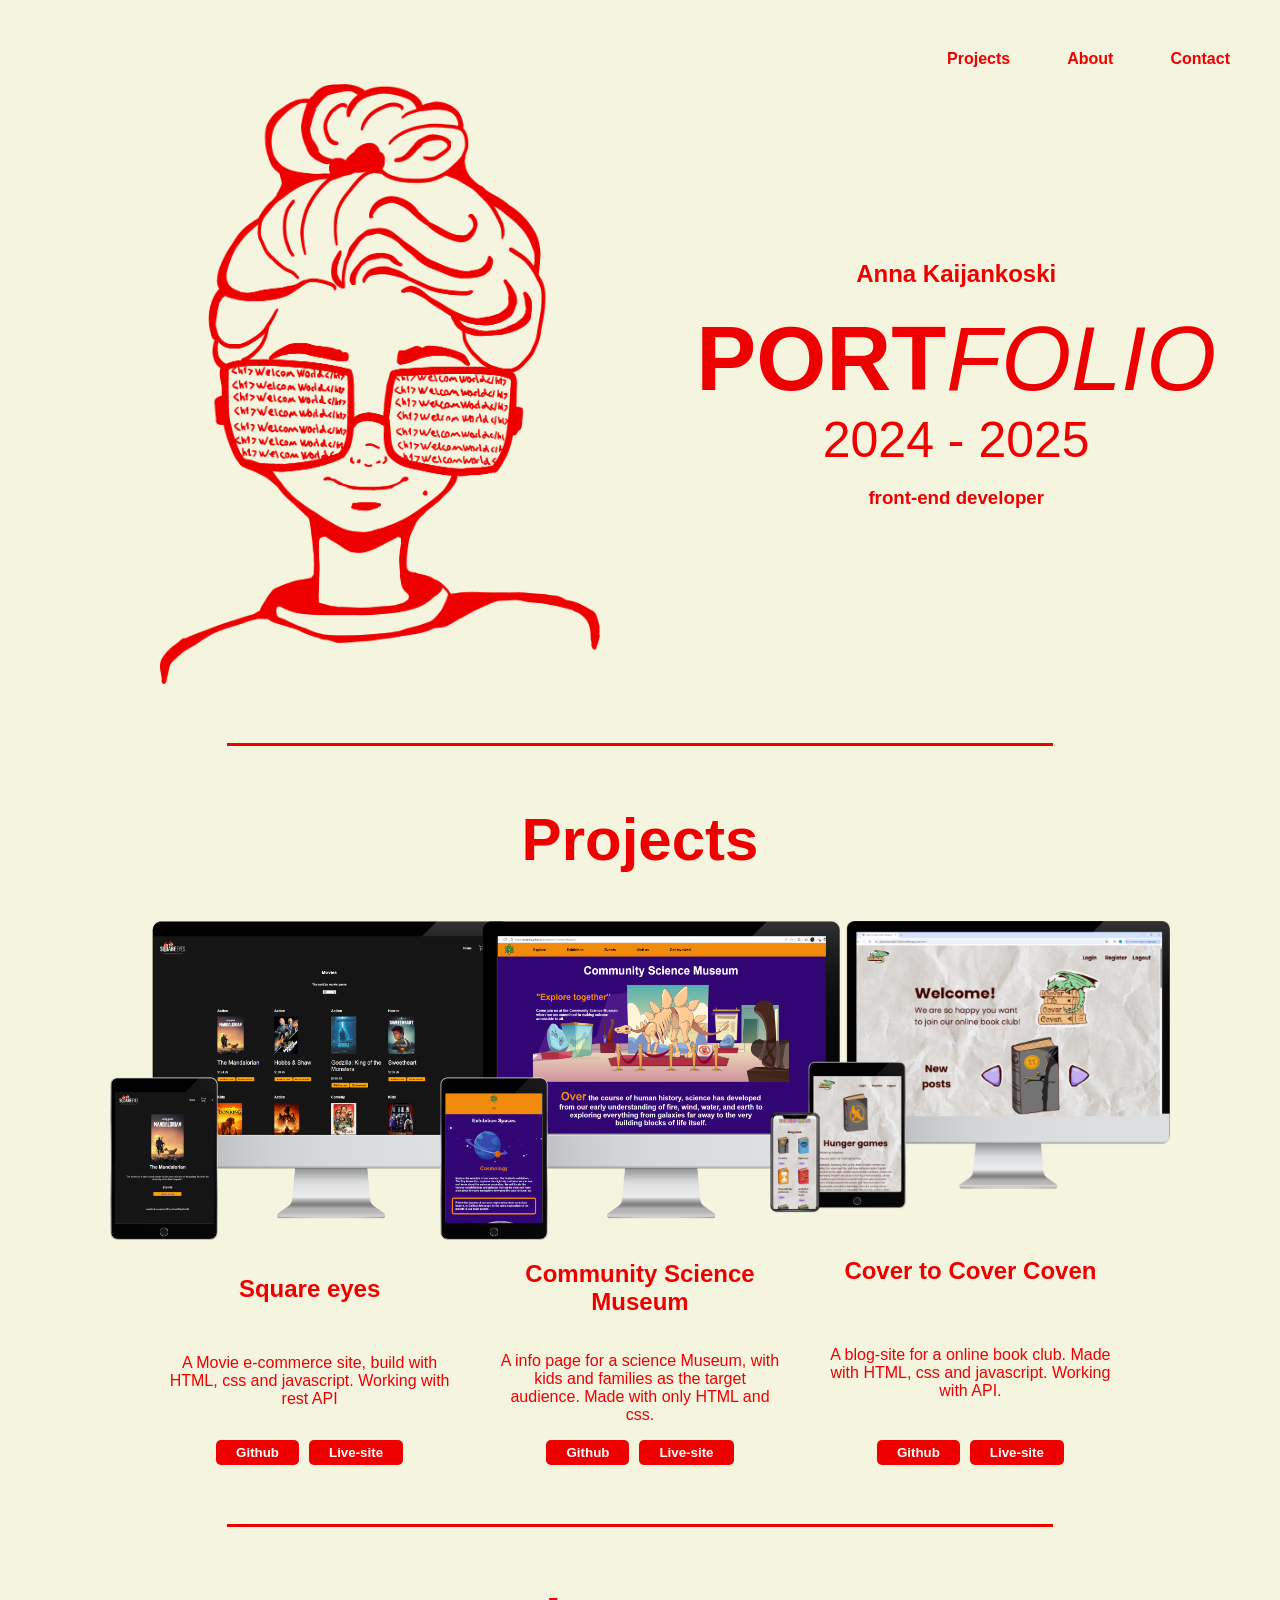
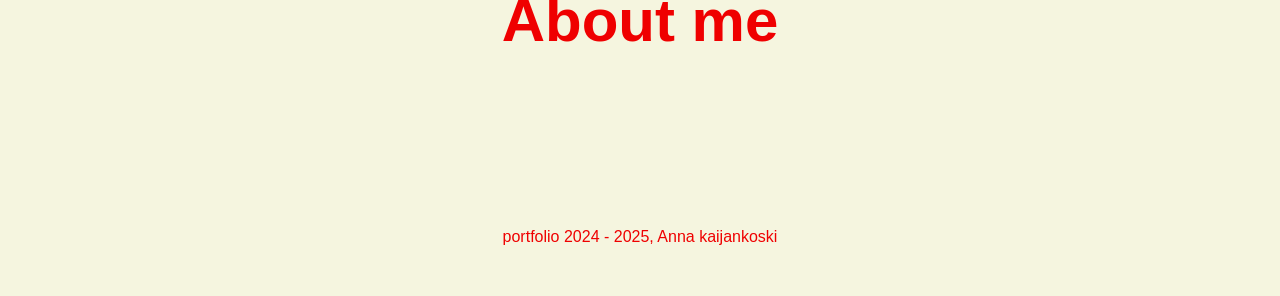
==== index.html @ 55166c9a "new file:   img/hero-img.png 	new file:   img/mockup-ccc.png 	new file:   img/mockup-museum.png 	new" ====
<!DOCTYPE html>
<html lang="en">
<head>
  <link rel="stylesheet" href="stylesheet.css">
  <meta charset="UTF-8">
  <meta name="viewport" content="width=device-width, initial-scale=1.0">
  <meta name="portfolio front-end, Anna Kaijankoski" content="This is a portfolio assignment for the first year in front end at Noroff" >
  <title>portfolio for Anna Kaijankoski</title>
</head>
<body>

  <nav>
    <ul class="navbar">
      <li><a class="nav-a" href="#projects">Projects</a></li>
      <li><a class="nav-a" href="#about">About</a></li> 
      <li><a class="nav-a" href="contact.html">Contact</a></li>
  </ul>
  </nav>
 <main>
  <section class="hero-section" >
    <div class="hero-1" >
     
     <img src="img/hero-img.png" alt="a face with glasses" class="hero-img" >
    </div>
    <div class="hero-2" >
      <h2>Anna Kaijankoski</h2>
     <h1>PORT<span class="h1-hero-span" >FOLIO</span></h1>
     <h2 class="year" >2024 - 2025 </h2>
     <h3>front-end developer</h3>
    
  </div>
  </section>

  <div class="red-line"></div>

 <div id="projects" ><h1 class="subheadline">Projects</h1></div>

  <section class="assignment-container" >
    <div class="assignment-card">
      
      <img src="img/mockup-squareeyes.png" alt="a face with glasses" class="img">
      <h2>Square eyes</h2>
      <p>A Movie e-commerce site, build with HTML, css and javascript.
        Working with rest API </p>
        <div class="button-container" >
          <button><a href="" target="_blank">Github</a></button>
          <button><a href="https://kaijanna.github.io/javascript-assignment/index.html" target="_blank">Live-site</a></button>
        </div>
    </div>
    <div class="assignment-card">
      
      <img src="img/mockup-museum.png" alt="a face with glasses" class="img">
      <h2>Community Science Museum</h2>
      <p>A info page for a science Museum, with kids and families as
        the target audience. Made with only HTML and css.
      </p>
      <div class="button-container" >
        <button><a href="" target="_blank"> Github </a></button>
        <button><a href="https://kaijanna.github.io/SemesterProject1-website-Anna/index.html" target="_blank">Live-site</a></button>
      </div>
    </div>
    <div class="assignment-card">
      
      <img src="img/mockup-ccc.png" alt="a face with glasses" class="img">
      <h2>Cover to Cover Coven</h2>
      <p>A blog-site for a online book club.
        Made with HTML, css and javascript. 
      Working with API.</p>
      <div class="button-container" >
        <button><a href="" target="_blank">Github</a></button>
        <button><a href="https://glistening-kelpie-25abc9.netlify.app/index.html" target="_blank">Live-site</a></button>
      </div>
    </div>
  </section>

  <div class="red-line"></div>
  <div id="about" ><h1 class="subheadline">About me</h1></div>


</main>

  <footer>portfolio 2024 - 2025, Anna kaijankoski</footer>
  
</body>
</html>
---- stylesheet.css ----
body{
  margin: 50px ;
  font-family: Helvetica, sans-serif;
  background-color: #f5f5df;
  color: #ef0000;
}
main{
  display: flex;
  flex-direction: column;
  justify-content: center;
  align-items: center;
}

ul{
  display: flex;
  justify-content: flex-end;
  gap: 5%;
}
li{
  list-style: none;
  font-weight: bold;
}
a{
  text-decoration: none;
  color: #ef0000;
}
.nav-a:hover{
  color: #910202;
  text-decoration: underline 3px;
  text-underline-offset: 8px;
  
}
h1{
  font-size: 90px;
  margin: 0 0 0 0;
}
.subheadline{
  font-size: 60px;
  padding-bottom: 20%;
}



.hero-section{
  display: flex;
  align-items: center;
  gap: 10%;
}
.hero-1{
  display: flex;
  flex-direction: column;
  align-items: center;
}
.hero-img{
  height: 600px;
}
.h1-hero-span{
  font-style: italic;
  font-weight: lighter;
}
.year{
  margin: 0 0 0 0;
  font-weight: lighter;
  font-size: 50px;
}

.red-line{
 border-bottom: 3px solid #ef0000;
 width: 70%;
 margin: 5% 0 5% 0;
}

.assignment-container{
  display: flex;
  justify-content: space-between;
  width: 80%;
  
}
.assignment-card{
  display: flex;
  flex-direction: column;
  align-items: center;
  justify-content:inherit;
  width: 30%;
}
.assignment-card p, h2, h3{
  text-align: center;
}
.button-container{
  display: flex;
  gap: 10px;
}
button{
  background-color: #ef0000;
  border: 0;
  padding: 5px 20px 5px 20px;
  border-radius: 5px;
}
button a{
  color: white;
  font-weight: bold;
}
button:hover{
  background-color: #910202;
}

footer{
  display: flex;
  justify-content: center;
  margin-top: 10%;
}

.img{
  width: 400px;
}
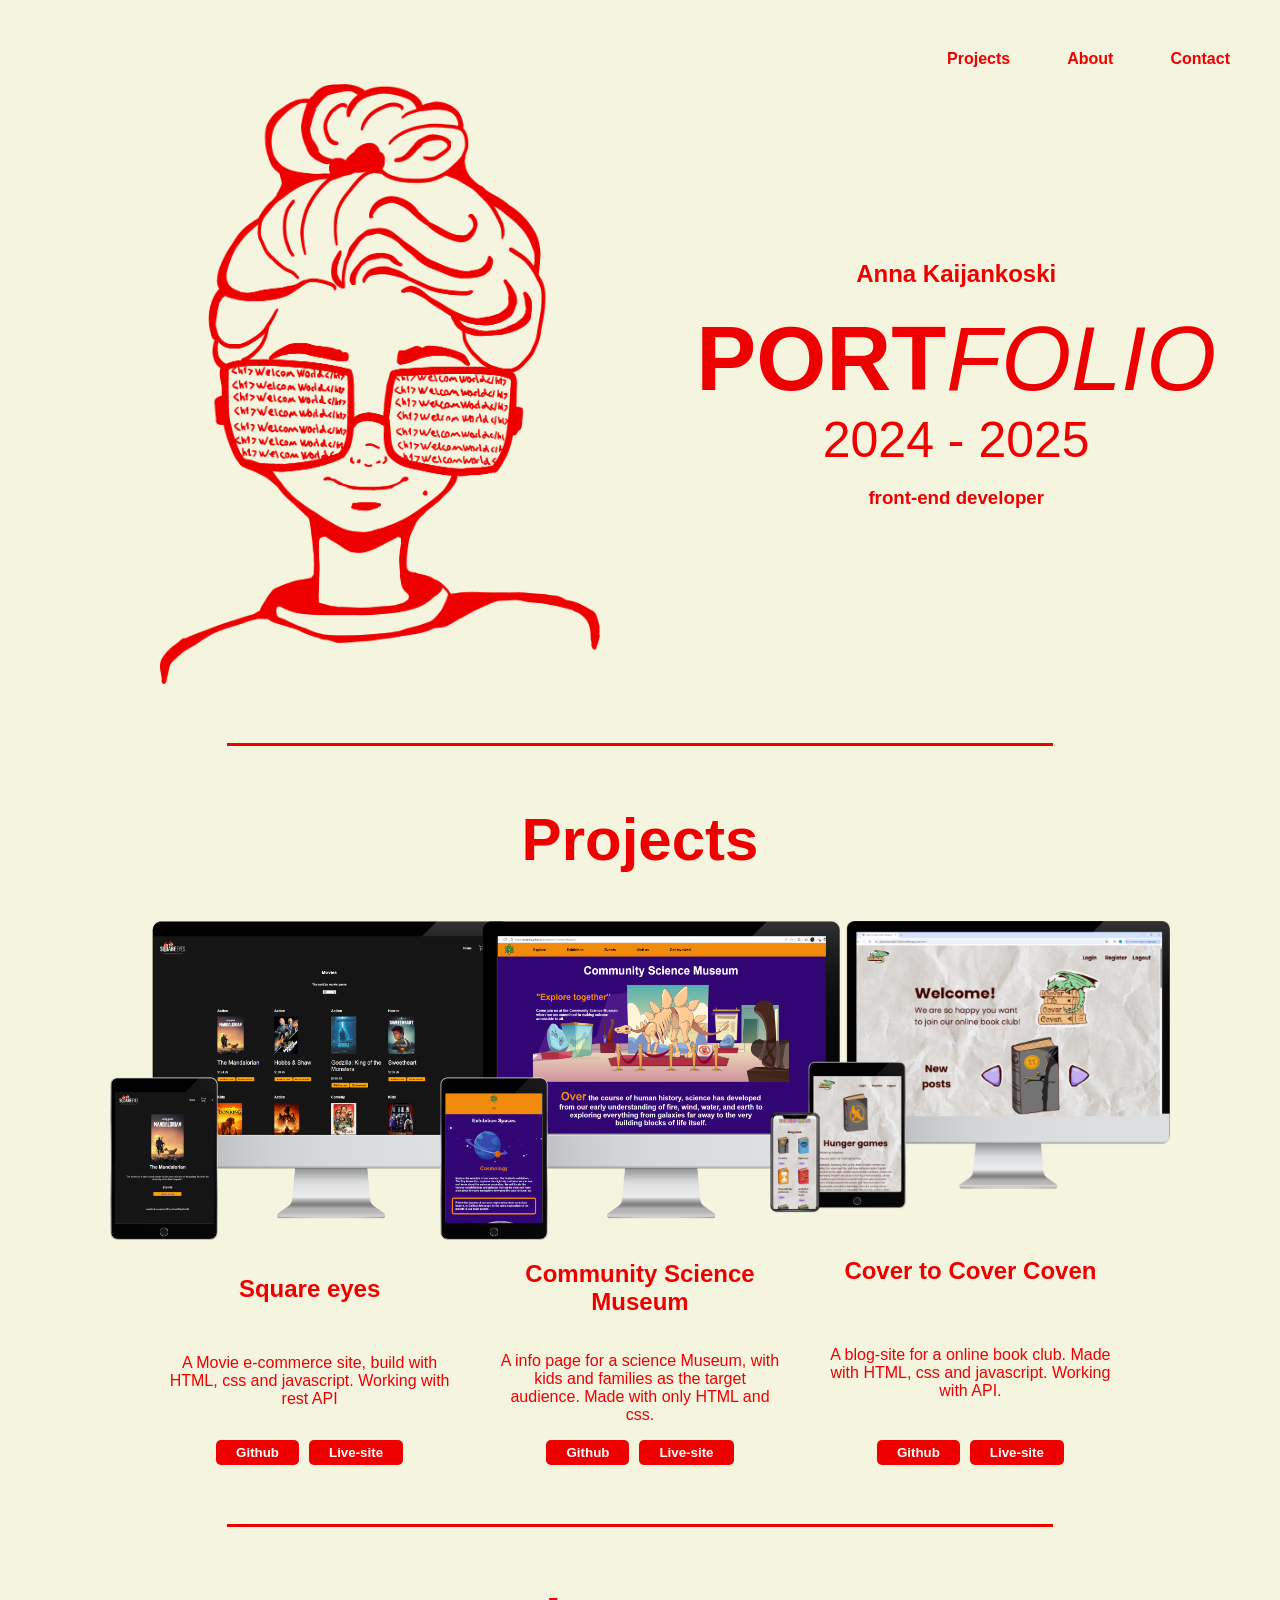
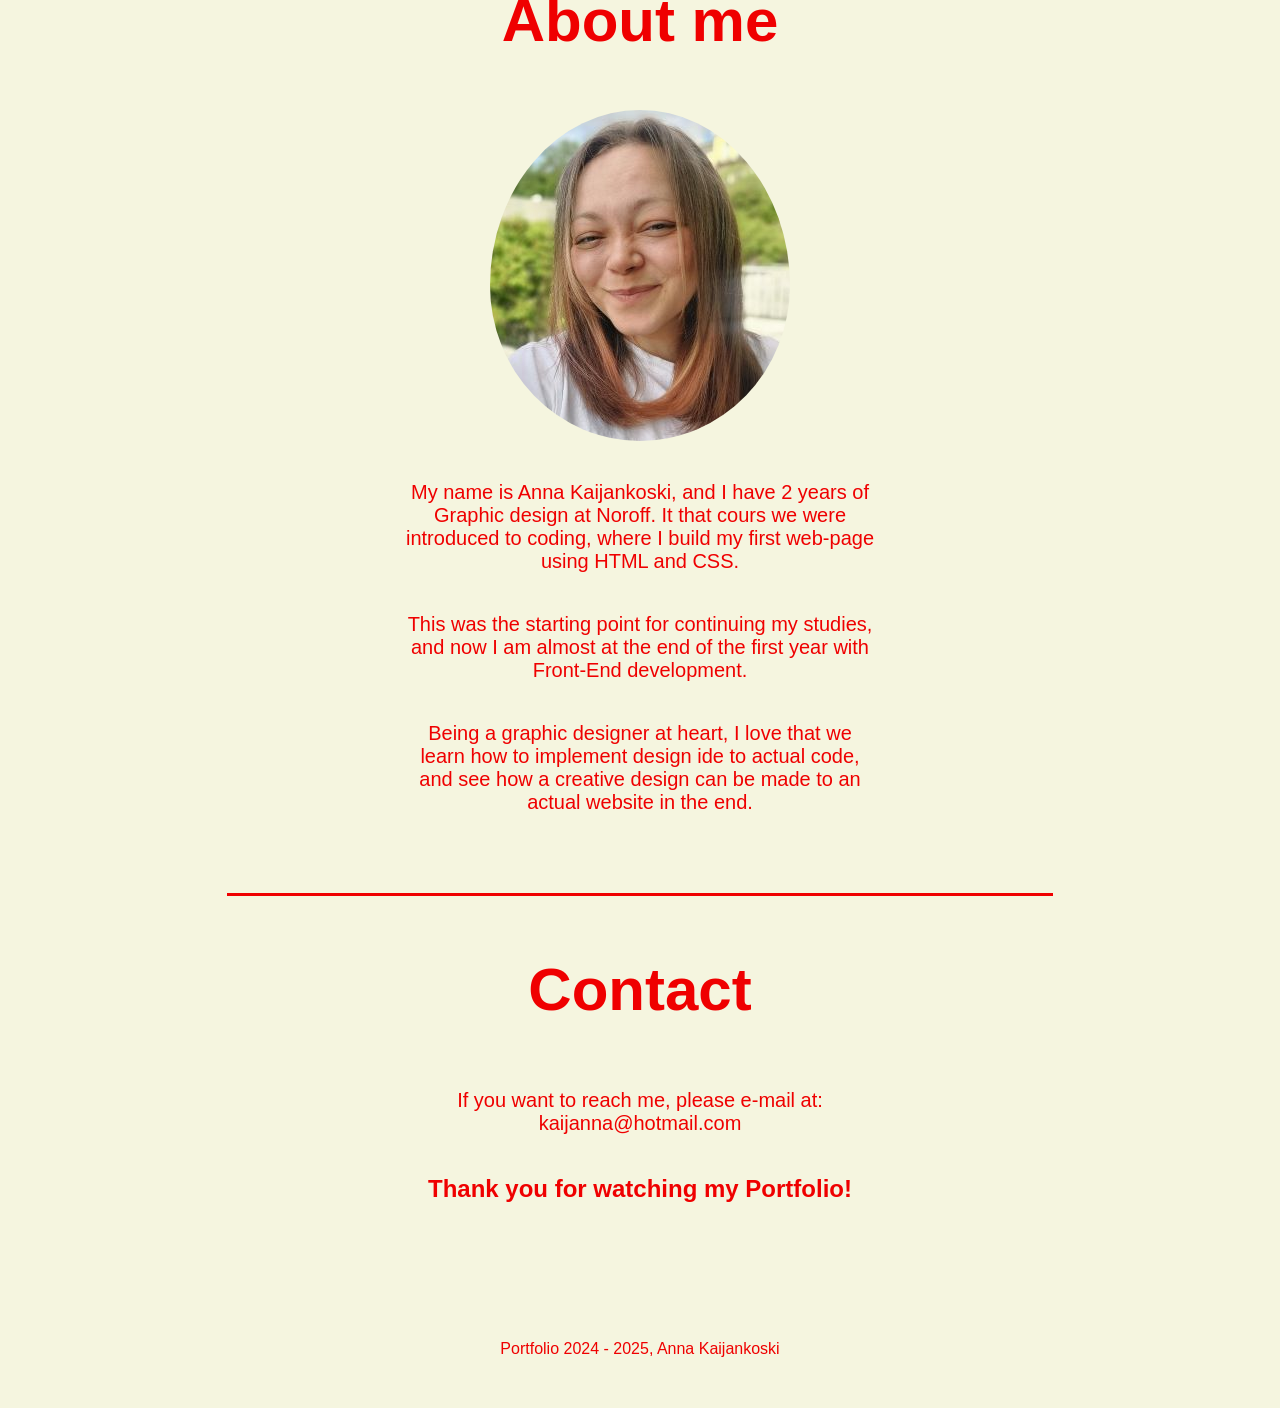
==== commit 7a414983: "new file:   img/profil-img.jpg 	modified:   index.html 	modified:   stylesheet.css" ====
--- a/index.html
+++ b/index.html
@@ -13,7 +13,7 @@
     <ul class="navbar">
       <li><a class="nav-a" href="#projects">Projects</a></li>
       <li><a class="nav-a" href="#about">About</a></li> 
-      <li><a class="nav-a" href="contact.html">Contact</a></li>
+      <li><a class="nav-a" href="#contact">Contact</a></li>
   </ul>
   </nav>
  <main>
@@ -43,7 +43,7 @@
       <p>A Movie e-commerce site, build with HTML, css and javascript.
         Working with rest API </p>
         <div class="button-container" >
-          <button><a href="" target="_blank">Github</a></button>
+          <button><a href="https://github.com/kaijanna/javascript-assignment" target="_blank">Github</a></button>
           <button><a href="https://kaijanna.github.io/javascript-assignment/index.html" target="_blank">Live-site</a></button>
         </div>
     </div>
@@ -55,7 +55,7 @@
         the target audience. Made with only HTML and css.
       </p>
       <div class="button-container" >
-        <button><a href="" target="_blank"> Github </a></button>
+        <button><a href="https://github.com/kaijanna/SemesterProject1-website-Anna" target="_blank"> Github </a></button>
         <button><a href="https://kaijanna.github.io/SemesterProject1-website-Anna/index.html" target="_blank">Live-site</a></button>
       </div>
     </div>
@@ -67,19 +67,40 @@
         Made with HTML, css and javascript. 
       Working with API.</p>
       <div class="button-container" >
-        <button><a href="" target="_blank">Github</a></button>
+        <button><a href="https://github.com/kaijanna/FED1-PE1-kaijanna" target="_blank">Github</a></button>
         <button><a href="https://glistening-kelpie-25abc9.netlify.app/index.html" target="_blank">Live-site</a></button>
       </div>
     </div>
   </section>
 
   <div class="red-line"></div>
-  <div id="about" ><h1 class="subheadline">About me</h1></div>
+  <div id="about" > <h1 class="subheadline">About me</h1></div>
+  <section class="about" >
+    <img src="img/profil-img.jpg" alt="picture of Anna" class="profil-img">
+    <p>My name is Anna Kaijankoski, and I have 2 years of Graphic design at Noroff.
+    It that cours we were introduced to coding, where I build my first web-page using
+    HTML and CSS.</p>
+    <p> This was the starting point for continuing my studies, and now I am 
+    almost at the end of the first year with Front-End development.</p>
+    
+   <p> Being a graphic designer at heart, I love that we learn how to implement design ide to actual code,
+    and see how a creative design can be made to an actual website in the end.</p>
+  </section>
 
+  <div class="red-line"></div>
+  <div id="contact" ><h1 class="subheadline">Contact</h1></div>
+  <div class="about">
+    <p class="p-text">
+      If you want to reach me, please e-mail at: kaijanna@hotmail.com 
+    </p>
+    <h2>
+      Thank you for watching my Portfolio!  
+    </h2>
+  </div>
 
 </main>
 
-  <footer>portfolio 2024 - 2025, Anna kaijankoski</footer>
+  <footer>Portfolio 2024 - 2025, Anna Kaijankoski</footer>
   
 </body>
 </html>
--- a/stylesheet.css
+++ b/stylesheet.css
@@ -104,6 +104,25 @@
   background-color: #910202;
 }
 
+.about{
+  display: flex;
+  flex-direction: column;
+  align-items: center;
+  max-width: 40%;
+}
+.about p{
+  text-align: center;
+  font-size: 20px;
+}
+.profil-img{
+  width: 300px;
+  border-radius: 50%;
+  padding-bottom: 20px;
+}
+.p-text{
+  text-align: center;
+}
+
 footer{
   display: flex;
   justify-content: center;
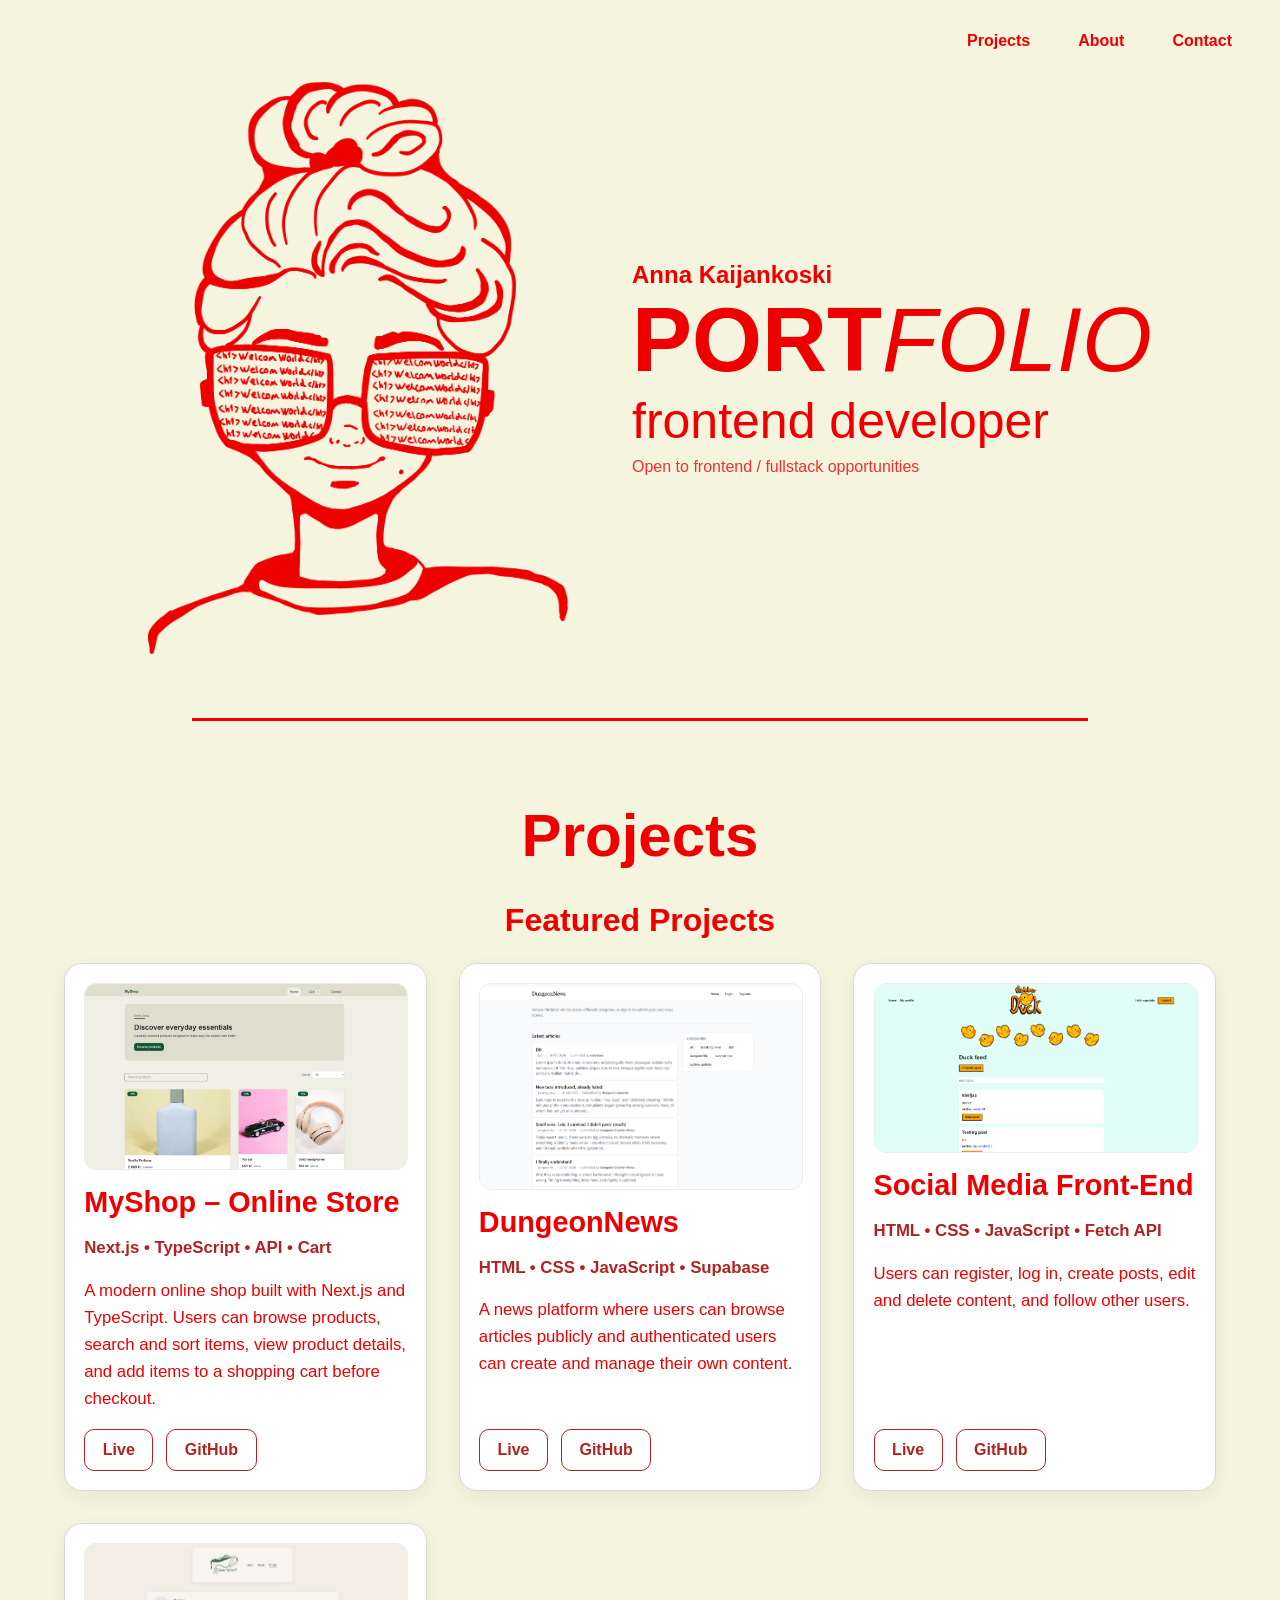
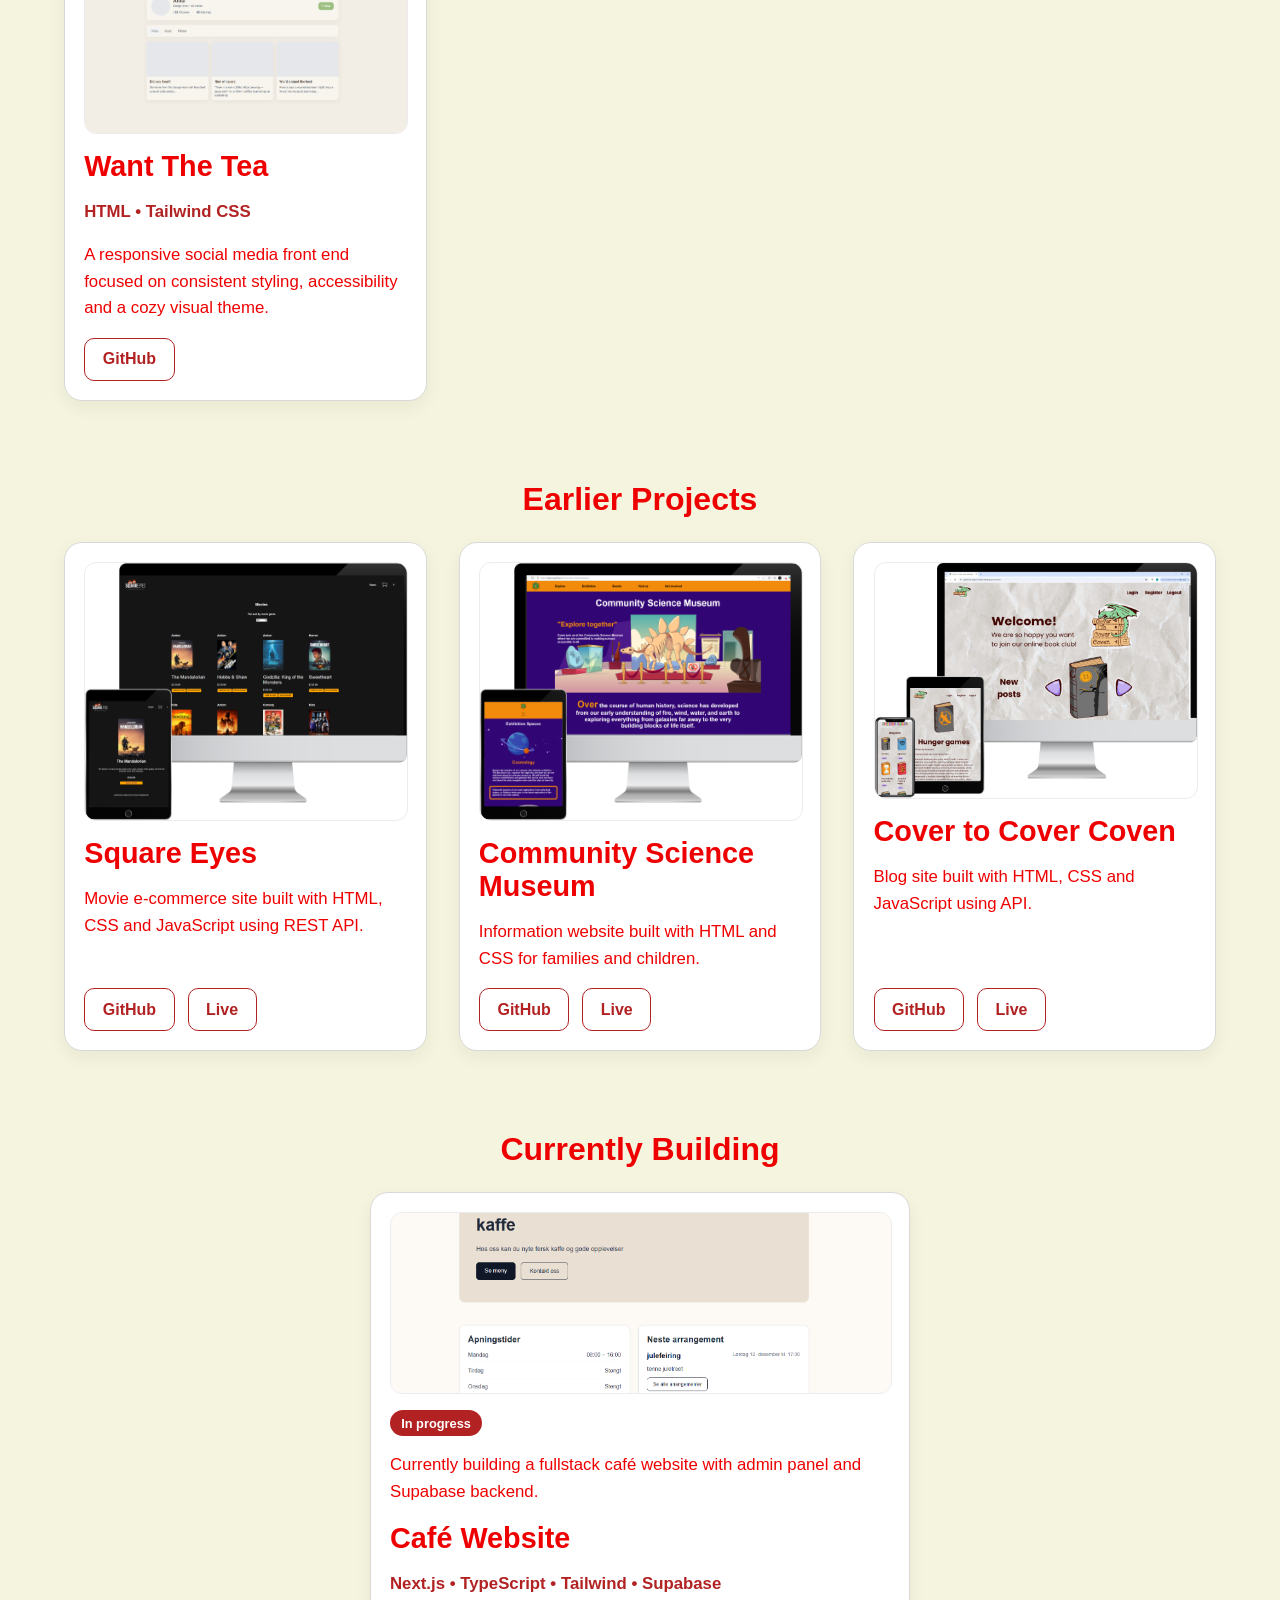
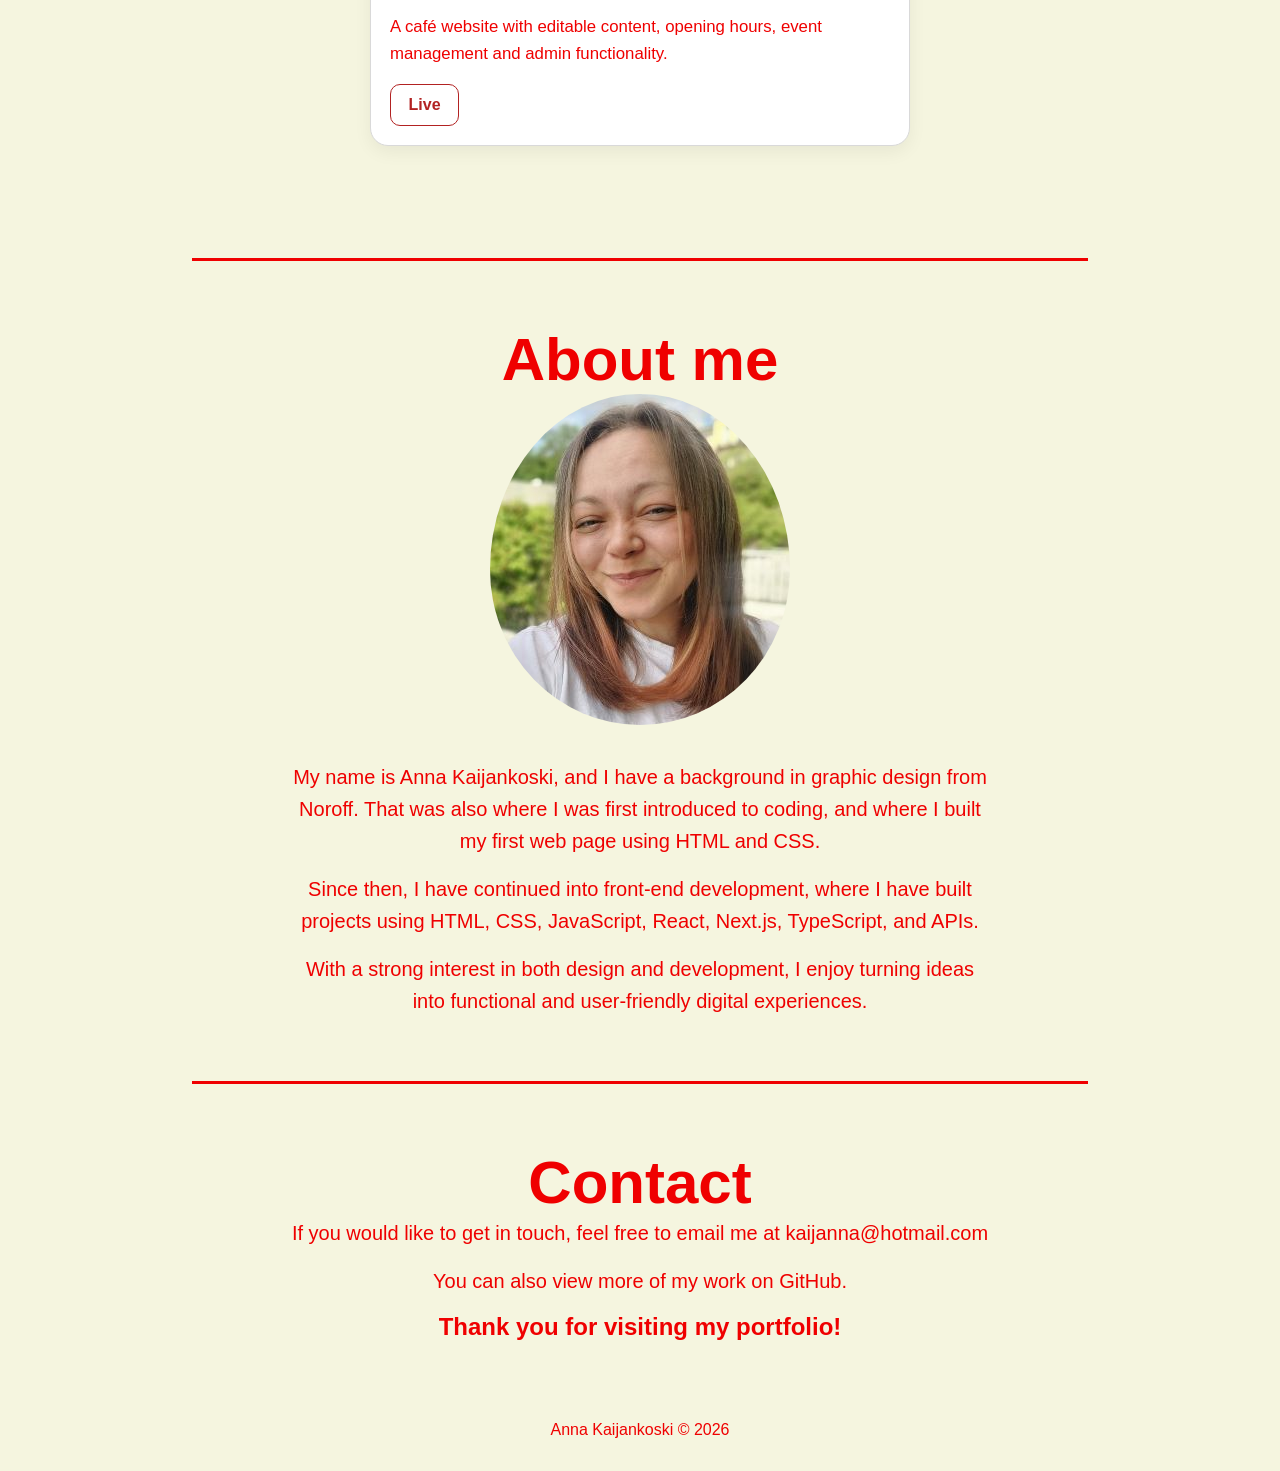
==== commit 9f75004e: "Update portfolio content and CV for job applications" ====
--- a/index.html
+++ b/index.html
@@ -1,106 +1,279 @@
-<!DOCTYPE html>
+<!doctype html>
 <html lang="en">
-<head>
-  <link rel="stylesheet" href="stylesheet.css">
-  <meta charset="UTF-8">
-  <meta name="viewport" content="width=device-width, initial-scale=1.0">
-  <meta name="portfolio front-end, Anna Kaijankoski" content="This is a portfolio assignment for the first year in front end at Noroff" >
-  <title>portfolio for Anna Kaijankoski</title>
-</head>
-<body>
-
-  <nav>
-    <ul class="navbar">
-      <li><a class="nav-a" href="#projects">Projects</a></li>
-      <li><a class="nav-a" href="#about">About</a></li> 
-      <li><a class="nav-a" href="#contact">Contact</a></li>
-  </ul>
-  </nav>
- <main>
-  <section class="hero-section" >
-    <div class="hero-1" >
-     
-     <img src="img/hero-img.png" alt="a face with glasses" class="hero-img" >
-    </div>
-    <div class="hero-2" >
-      <h2>Anna Kaijankoski</h2>
-     <h1>PORT<span class="h1-hero-span" >FOLIO</span></h1>
-     <h2 class="year" >2024 - 2025 </h2>
-     <h3>front-end developer</h3>
-    
-  </div>
-  </section>
-
-  <div class="red-line"></div>
-
- <div id="projects" ><h1 class="subheadline">Projects</h1></div>
-
-  <section class="assignment-container" >
-    <div class="assignment-card">
-      
-      <img src="img/mockup-squareeyes.png" alt="a face with glasses" class="img">
-      <h2>Square eyes</h2>
-      <p>A Movie e-commerce site, build with HTML, css and javascript.
-        Working with rest API </p>
-        <div class="button-container" >
-          <button><a href="https://github.com/kaijanna/javascript-assignment" target="_blank">Github</a></button>
-          <button><a href="https://kaijanna.github.io/javascript-assignment/index.html" target="_blank">Live-site</a></button>
-        </div>
-    </div>
-    <div class="assignment-card">
-      
-      <img src="img/mockup-museum.png" alt="a face with glasses" class="img">
-      <h2>Community Science Museum</h2>
-      <p>A info page for a science Museum, with kids and families as
-        the target audience. Made with only HTML and css.
-      </p>
-      <div class="button-container" >
-        <button><a href="https://github.com/kaijanna/SemesterProject1-website-Anna" target="_blank"> Github </a></button>
-        <button><a href="https://kaijanna.github.io/SemesterProject1-website-Anna/index.html" target="_blank">Live-site</a></button>
+  <head>
+    <link rel="stylesheet" href="stylesheet.css" />
+    <meta charset="UTF-8" />
+    <meta name="viewport" content="width=device-width, initial-scale=1.0" />
+    <meta
+      name="description"
+      content="Portfolio of Anna Kaijankoski, a frontend developer with a background in graphic design and a focus on user-friendly web experiences."
+    />
+    <title>portfolio for Anna Kaijankoski</title>
+  </head>
+  <body>
+    <nav>
+      <ul class="navbar">
+        <li><a class="nav-a" href="#projects">Projects</a></li>
+        <li><a class="nav-a" href="#about">About</a></li>
+        <li><a class="nav-a" href="#contact">Contact</a></li>
+      </ul>
+    </nav>
+    <main>
+      <section class="hero-section">
+        <div class="hero-1">
+          <img
+            src="img/hero-img.png"
+            alt="a face with glasses"
+            class="hero-img"
+          />
+        </div>
+        <div class="hero-2">
+          <h2>Anna Kaijankoski</h2>
+          <h1>PORT<span class="h1-hero-span">FOLIO</span></h1>
+          <h2 class="year">frontend developer</h2>
+          <p class="hero-status">Open to frontend / fullstack opportunities</p>
+        </div>
+      </section>
+
+      <div class="red-line"></div>
+
+      <div id="projects">
+        <h1 class="subheadline">Projects</h1>
       </div>
-    </div>
-    <div class="assignment-card">
-      
-      <img src="img/mockup-ccc.png" alt="a face with glasses" class="img">
-      <h2>Cover to Cover Coven</h2>
-      <p>A blog-site for a online book club.
-        Made with HTML, css and javascript. 
-      Working with API.</p>
-      <div class="button-container" >
-        <button><a href="https://github.com/kaijanna/FED1-PE1-kaijanna" target="_blank">Github</a></button>
-        <button><a href="https://glistening-kelpie-25abc9.netlify.app/index.html" target="_blank">Live-site</a></button>
+
+      <h2 class="project-group">Featured Projects</h2>
+
+      <section class="projects-grid">
+        <div class="project-card">
+          <img src="img/myshop.png" alt="MyShop online store" />
+
+          <h3>MyShop – Online Store</h3>
+
+          <p class="tech">Next.js • TypeScript • API • Cart</p>
+
+          <p>
+            A modern online shop built with Next.js and TypeScript. Users can
+            browse products, search and sort items, view product details, and
+            add items to a shopping cart before checkout.
+          </p>
+
+          <div class="project-buttons">
+            <a href="https://jsframework-anna.netlify.app/" target="_blank"
+              >Live</a
+            >
+            <a
+              href="https://github.com/NoroffFEU/jsfw-2025-v1-anna-k-js-frameworks-ca"
+              target="_blank"
+              >GitHub</a
+            >
+          </div>
+        </div>
+
+        <div class="project-card">
+          <img src="img/dungeonnews.png" alt="DungeonNews screenshot" />
+
+          <h3>DungeonNews</h3>
+
+          <p class="tech">HTML • CSS • JavaScript • Supabase</p>
+
+          <p>
+            A news platform where users can browse articles publicly and
+            authenticated users can create and manage their own content.
+          </p>
+
+          <div class="project-buttons">
+            <a
+              href="https://endearing-squirrel-a302a6.netlify.app/"
+              target="_blank"
+              >Live</a
+            >
+            <a
+              href="https://github.com/kaijanna/development-platforms-ca"
+              target="_blank"
+              >GitHub</a
+            >
+          </div>
+        </div>
+
+        <div class="project-card">
+          <img src="img/rubberduck.png" alt="Social media app screenshot" />
+
+          <h3>Social Media Front-End</h3>
+
+          <p class="tech">HTML • CSS • JavaScript • Fetch API</p>
+
+          <p>
+            Users can register, log in, create posts, edit and delete content,
+            and follow other users.
+          </p>
+
+          <div class="project-buttons">
+            <a
+              href="https://rubberduckjavascript2.netlify.app/index.html"
+              target="_blank"
+              >Live</a
+            >
+            <a
+              href="https://github.com/kaijanna/Javascript2-CA-Anna"
+              target="_blank"
+              >GitHub</a
+            >
+          </div>
+        </div>
+
+        <div class="project-card">
+          <img src="img/wantthetea.png" alt="Want some tea screenshot" />
+
+          <h3>Want The Tea</h3>
+
+          <p class="tech">HTML • Tailwind CSS</p>
+
+          <p>
+            A responsive social media front end focused on consistent styling,
+            accessibility and a cozy visual theme.
+          </p>
+
+          <div class="project-buttons">
+            <a href="https://github.com/kaijanna/social-app" target="_blank"
+              >GitHub</a
+            >
+          </div>
+        </div>
+      </section>
+
+      <h2 class="project-group">Earlier Projects</h2>
+
+      <section class="projects-grid">
+        <div class="project-card">
+          <img src="img/mockup-squareeyes.png" alt="Square eyes screenshot" />
+          <h3>Square Eyes</h3>
+          <p>
+            Movie e-commerce site built with HTML, CSS and JavaScript using REST
+            API.
+          </p>
+
+          <div class="project-buttons">
+            <a
+              href="https://github.com/kaijanna/javascript-assignment"
+              target="_blank"
+              >GitHub</a
+            >
+            <a
+              href="https://kaijanna.github.io/javascript-assignment/index.html"
+              target="_blank"
+              >Live</a
+            >
+          </div>
+        </div>
+
+        <div class="project-card">
+          <img src="img/mockup-museum.png" alt="Museum screenshot" />
+          <h3>Community Science Museum</h3>
+          <p>
+            Information website built with HTML and CSS for families and
+            children.
+          </p>
+
+          <div class="project-buttons">
+            <a
+              href="https://github.com/kaijanna/SemesterProject1-website-Anna"
+              target="_blank"
+              >GitHub</a
+            >
+            <a
+              href="https://kaijanna.github.io/SemesterProject1-website-Anna/index.html"
+              target="_blank"
+              >Live</a
+            >
+          </div>
+        </div>
+
+        <div class="project-card">
+          <img src="img/mockup-ccc.png" alt="Cover to cover screenshot" />
+          <h3>Cover to Cover Coven</h3>
+          <p>Blog site built with HTML, CSS and JavaScript using API.</p>
+
+          <div class="project-buttons">
+            <a
+              href="https://github.com/kaijanna/FED1-PE1-kaijanna"
+              target="_blank"
+              >GitHub</a
+            >
+            <a
+              href="https://glistening-kelpie-25abc9.netlify.app/index.html"
+              target="_blank"
+              >Live</a
+            >
+          </div>
+        </div>
+      </section>
+
+      <h2 class="project-group">Currently Building</h2>
+
+      <section class="single-project">
+        <div class="project-card in-progress">
+          <img src="img/kafe.png" alt="Cafe project" class="small-preview" />
+
+          <div class="badge">In progress</div>
+          <p>
+            Currently building a fullstack café website with admin panel and
+            Supabase backend.
+          </p>
+
+          <h3>Café Website</h3>
+
+          <p class="tech">Next.js • TypeScript • Tailwind • Supabase</p>
+
+          <p>
+            A café website with editable content, opening hours, event
+            management and admin functionality.
+          </p>
+
+          <div class="project-buttons">
+            <a href="https://kafe-kraft.netlify.app/" target="_blank">Live</a>
+          </div>
+        </div>
+      </section>
+
+      <div class="red-line"></div>
+      <div id="about"><h1 class="subheadline">About me</h1></div>
+      <section class="about">
+        <img
+          src="img/profil-img.jpg"
+          alt="Portrait of Anna Kaijankoski"
+          class="profil-img"
+        />
+        <p>
+          My name is Anna Kaijankoski, and I have a background in graphic design
+          from Noroff. That was also where I was first introduced to coding, and
+          where I built my first web page using HTML and CSS.
+        </p>
+        <p>
+          Since then, I have continued into front-end development, where I have
+          built projects using HTML, CSS, JavaScript, React, Next.js,
+          TypeScript, and APIs.
+        </p>
+        <p>
+          With a strong interest in both design and development, I enjoy turning
+          ideas into functional and user-friendly digital experiences.
+        </p>
+      </section>
+
+      <div class="red-line"></div>
+      <div id="contact"><h1 class="subheadline">Contact</h1></div>
+      <div class="about">
+        <p class="p-text">
+          If you would like to get in touch, feel free to email me at
+          <a href="mailto:kaijanna@hotmail.com">kaijanna@hotmail.com</a>
+        </p>
+        <p class="p-text">
+          You can also view more of my work on
+          <a href="https://github.com/kaijanna" target="_blank">GitHub</a>.
+        </p>
+        <h2>Thank you for visiting my portfolio!</h2>
       </div>
-    </div>
-  </section>
-
-  <div class="red-line"></div>
-  <div id="about" > <h1 class="subheadline">About me</h1></div>
-  <section class="about" >
-    <img src="img/profil-img.jpg" alt="picture of Anna" class="profil-img">
-    <p>My name is Anna Kaijankoski, and I have 2 years of Graphic design at Noroff.
-    It that cours we were introduced to coding, where I build my first web-page using
-    HTML and CSS.</p>
-    <p> This was the starting point for continuing my studies, and now I am 
-    almost at the end of the first year with Front-End development.</p>
-    
-   <p> Being a graphic designer at heart, I love that we learn how to implement design ide to actual code,
-    and see how a creative design can be made to an actual website in the end.</p>
-  </section>
-
-  <div class="red-line"></div>
-  <div id="contact" ><h1 class="subheadline">Contact</h1></div>
-  <div class="about">
-    <p class="p-text">
-      If you want to reach me, please e-mail at: kaijanna@hotmail.com 
-    </p>
-    <h2>
-      Thank you for watching my Portfolio!  
-    </h2>
-  </div>
-
-</main>
-
-  <footer>Portfolio 2024 - 2025, Anna Kaijankoski</footer>
-  
-</body>
-</html>+    </main>
+
+    <footer>Anna Kaijankoski © 2026</footer>
+  </body>
+</html>
--- a/stylesheet.css
+++ b/stylesheet.css
@@ -1,134 +1,337 @@
-body{
-  margin: 50px ;
+body {
+  margin: 0;
+  padding: 0;
   font-family: Helvetica, sans-serif;
   background-color: #f5f5df;
   color: #ef0000;
 }
-main{
+
+main {
   display: flex;
   flex-direction: column;
-  justify-content: center;
   align-items: center;
 }
 
-ul{
+nav {
+  padding: 2rem 3rem 0;
+}
+
+ul {
   display: flex;
   justify-content: flex-end;
-  gap: 5%;
-}
-li{
+  gap: 3rem;
+  margin: 0;
+  padding: 0;
+}
+
+li {
   list-style: none;
   font-weight: bold;
 }
-a{
+
+a {
   text-decoration: none;
   color: #ef0000;
 }
-.nav-a:hover{
+
+.nav-a:hover {
   color: #910202;
   text-decoration: underline 3px;
   text-underline-offset: 8px;
-  
-}
-h1{
+}
+
+h1 {
   font-size: 90px;
-  margin: 0 0 0 0;
-}
-.subheadline{
+  margin: 0;
+  text-align: center;
+}
+
+h2,
+h3,
+p {
+  margin: 0;
+}
+
+.subheadline {
   font-size: 60px;
-  padding-bottom: 20%;
-}
-
-
-
-.hero-section{
+  padding-bottom: 0;
+  text-align: center;
+}
+
+.hero-section {
   display: flex;
   align-items: center;
-  gap: 10%;
-}
-.hero-1{
+  justify-content: center;
+  gap: 4rem;
+  width: 90%;
+  max-width: 1200px;
+  margin-top: 2rem;
+}
+
+.hero-1 {
+  display: flex;
+  justify-content: center;
+}
+
+.hero-2 {
+  max-width: 500px;
+}
+
+.hero-2 h2,
+.hero-2 h3,
+.hero-2 p {
+  text-align: left;
+}
+
+.hero-img {
+  width: 100%;
+  max-width: 420px;
+  height: auto;
+}
+
+.h1-hero-span {
+  font-style: italic;
+  font-weight: lighter;
+}
+
+.year {
+  margin: 0;
+  font-weight: lighter;
+  font-size: 50px;
+}
+
+.red-line {
+  border-bottom: 3px solid #ef0000;
+  width: 70%;
+  margin: 4rem 0;
+}
+
+.about {
   display: flex;
   flex-direction: column;
   align-items: center;
-}
-.hero-img{
-  height: 600px;
-}
-.h1-hero-span{
-  font-style: italic;
-  font-weight: lighter;
-}
-.year{
-  margin: 0 0 0 0;
-  font-weight: lighter;
-  font-size: 50px;
-}
-
-.red-line{
- border-bottom: 3px solid #ef0000;
- width: 70%;
- margin: 5% 0 5% 0;
-}
-
-.assignment-container{
-  display: flex;
-  justify-content: space-between;
-  width: 80%;
-  
-}
-.assignment-card{
-  display: flex;
-  flex-direction: column;
-  align-items: center;
-  justify-content:inherit;
-  width: 30%;
-}
-.assignment-card p, h2, h3{
-  text-align: center;
-}
-.button-container{
-  display: flex;
-  gap: 10px;
-}
-button{
-  background-color: #ef0000;
-  border: 0;
-  padding: 5px 20px 5px 20px;
-  border-radius: 5px;
-}
-button a{
-  color: white;
-  font-weight: bold;
-}
-button:hover{
-  background-color: #910202;
-}
-
-.about{
-  display: flex;
-  flex-direction: column;
-  align-items: center;
-  max-width: 40%;
-}
-.about p{
+  max-width: 700px;
+  width: 90%;
+  gap: 1rem;
+}
+
+.about p {
   text-align: center;
   font-size: 20px;
-}
-.profil-img{
+  line-height: 1.6;
+}
+
+.profil-img {
   width: 300px;
   border-radius: 50%;
   padding-bottom: 20px;
 }
-.p-text{
-  text-align: center;
-}
-
-footer{
+
+.p-text {
+  text-align: center;
+}
+
+.hero-status {
+  margin-top: 0.5rem;
+  font-size: 16px;
+  opacity: 0.8;
+}
+
+footer {
   display: flex;
   justify-content: center;
-  margin-top: 10%;
-}
-
-.img{
-  width: 400px;
-}+  margin: 5rem 0 2rem;
+  text-align: center;
+}
+
+
+#projects {
+  text-align: center;
+  margin-top: 1rem;
+}
+
+.project-group {
+  font-size: 2rem;
+  margin: 2rem 0 1.5rem;
+  text-align: center;
+}
+
+.projects-grid {
+  width: 90%;
+  max-width: 1200px;
+  margin: 0 auto 3rem;
+  display: grid;
+  grid-template-columns: repeat(auto-fit, minmax(280px, 1fr));
+  gap: 2rem;
+}
+
+.project-card {
+  background-color: #ffffff;
+  border: 1px solid #d9d9d9;
+  border-radius: 18px;
+  padding: 1.2rem;
+  display: flex;
+  flex-direction: column;
+  gap: 1rem;
+  box-shadow: 0 6px 18px rgba(0, 0, 0, 0.06);
+  transition:
+    transform 0.2s ease,
+    box-shadow 0.2s ease;
+}
+
+.project-card:hover {
+  transform: translateY(-4px);
+  box-shadow: 0 10px 24px rgba(0, 0, 0, 0.1);
+}
+
+.project-card img {
+  width: 100%;
+  height: auto;
+  display: block;
+  border-radius: 12px;
+  border: 1px solid #ececec;
+}
+
+.project-card h3 {
+  font-size: 1.8rem;
+  text-align: left;
+}
+
+.project-card p {
+  line-height: 1.6;
+  text-align: left;
+  font-size: 1.05rem;
+}
+
+.tech {
+  font-size: 0.95rem;
+  font-weight: 700;
+  color: #b22222;
+}
+
+.project-buttons {
+  margin-top: auto;
+  display: flex;
+  gap: 0.8rem;
+  flex-wrap: wrap;
+}
+
+.project-buttons a {
+  text-decoration: none;
+  padding: 0.7rem 1.1rem;
+  border-radius: 10px;
+  font-weight: 600;
+  border: 1px solid #b22222;
+  color: #b22222;
+  transition: 0.2s ease;
+}
+
+.project-buttons a:hover {
+  background-color: #b22222;
+  color: #ffffff;
+}
+
+.in-progress {
+  position: relative;
+}
+
+ .single-project {
+  width: 100%;
+  display: flex;
+  justify-content: center;
+  margin-bottom: 3rem;
+}
+
+.in-progress {
+  max-width: 500px !important;
+  width: 100%;
+}
+
+.in-progress .small-preview {
+  width: 100%;
+  height: 180px;
+  object-fit: cover;
+}
+
+.badge {
+  display: inline-block;
+  width: fit-content;
+  background-color: #b22222;
+  color: white;
+  font-size: 0.8rem;
+  font-weight: 700;
+  padding: 0.35rem 0.7rem;
+  border-radius: 999px;
+}
+
+/* MOBILE */
+@media (max-width: 600px) {
+  nav {
+    padding: 1.5rem 1rem 0;
+  }
+
+  ul {
+    justify-content: center;
+    gap: 1.5rem;
+    flex-wrap: wrap;
+  }
+
+  .hero-section {
+    flex-direction: column;
+    text-align: center;
+    gap: 2rem;
+  }
+
+  .hero-2 h2,
+  .hero-2 h3,
+  .hero-2 p {
+    text-align: center;
+  }
+
+  .hero-img {
+    max-width: 220px;
+  }
+
+  h1 {
+    font-size: 50px;
+  }
+
+  .year {
+    font-size: 24px;
+  }
+
+  .subheadline {
+    font-size: 38px;
+  }
+
+  .project-group {
+    font-size: 1.6rem;
+  }
+
+  .project-card h3 {
+    font-size: 1.4rem;
+  }
+
+
+  .about {
+    width: 90%;
+  }
+
+  .about p {
+    font-size: 18px;
+  }
+
+  .profil-img {
+    width: 200px;
+  }
+
+  .red-line {
+    margin: 3rem 0;
+    width: 85%;
+  }
+
+  footer {
+    margin-top: 3rem;
+    padding: 0 1rem;
+  }
+}
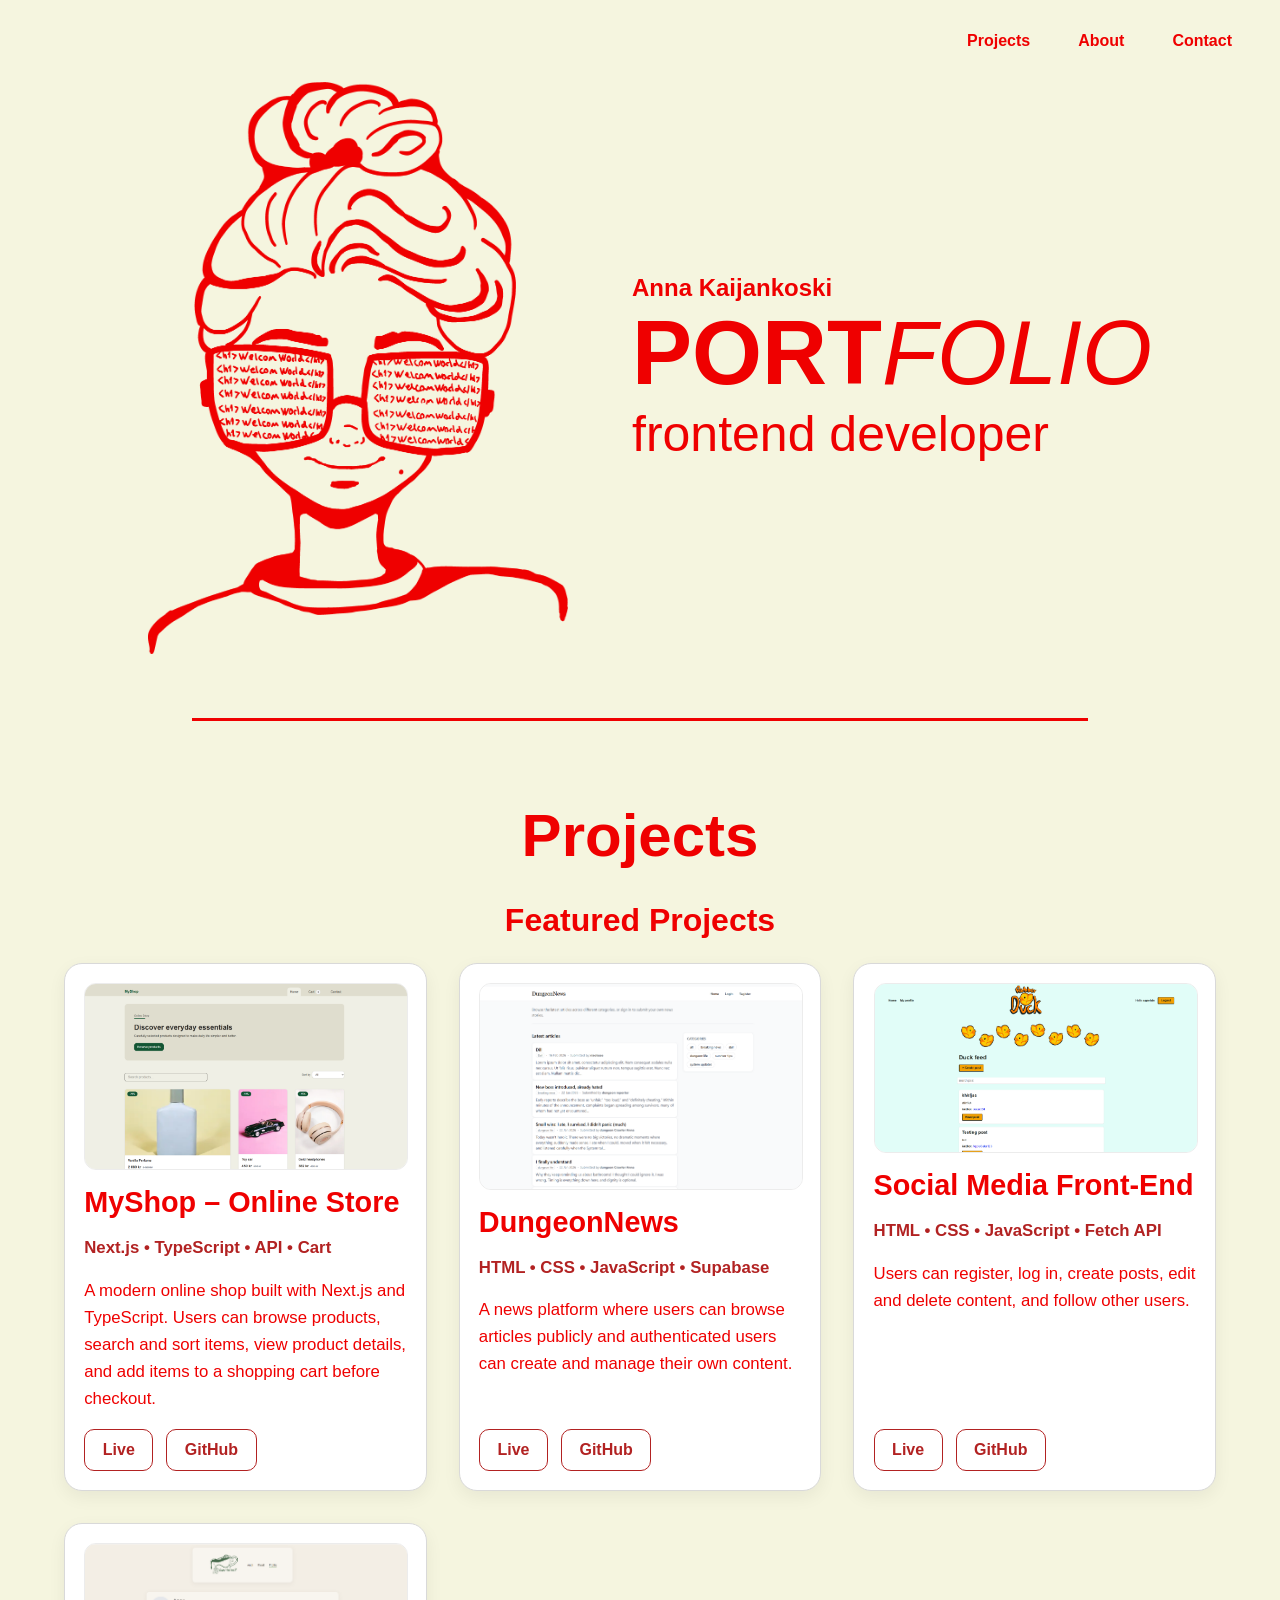
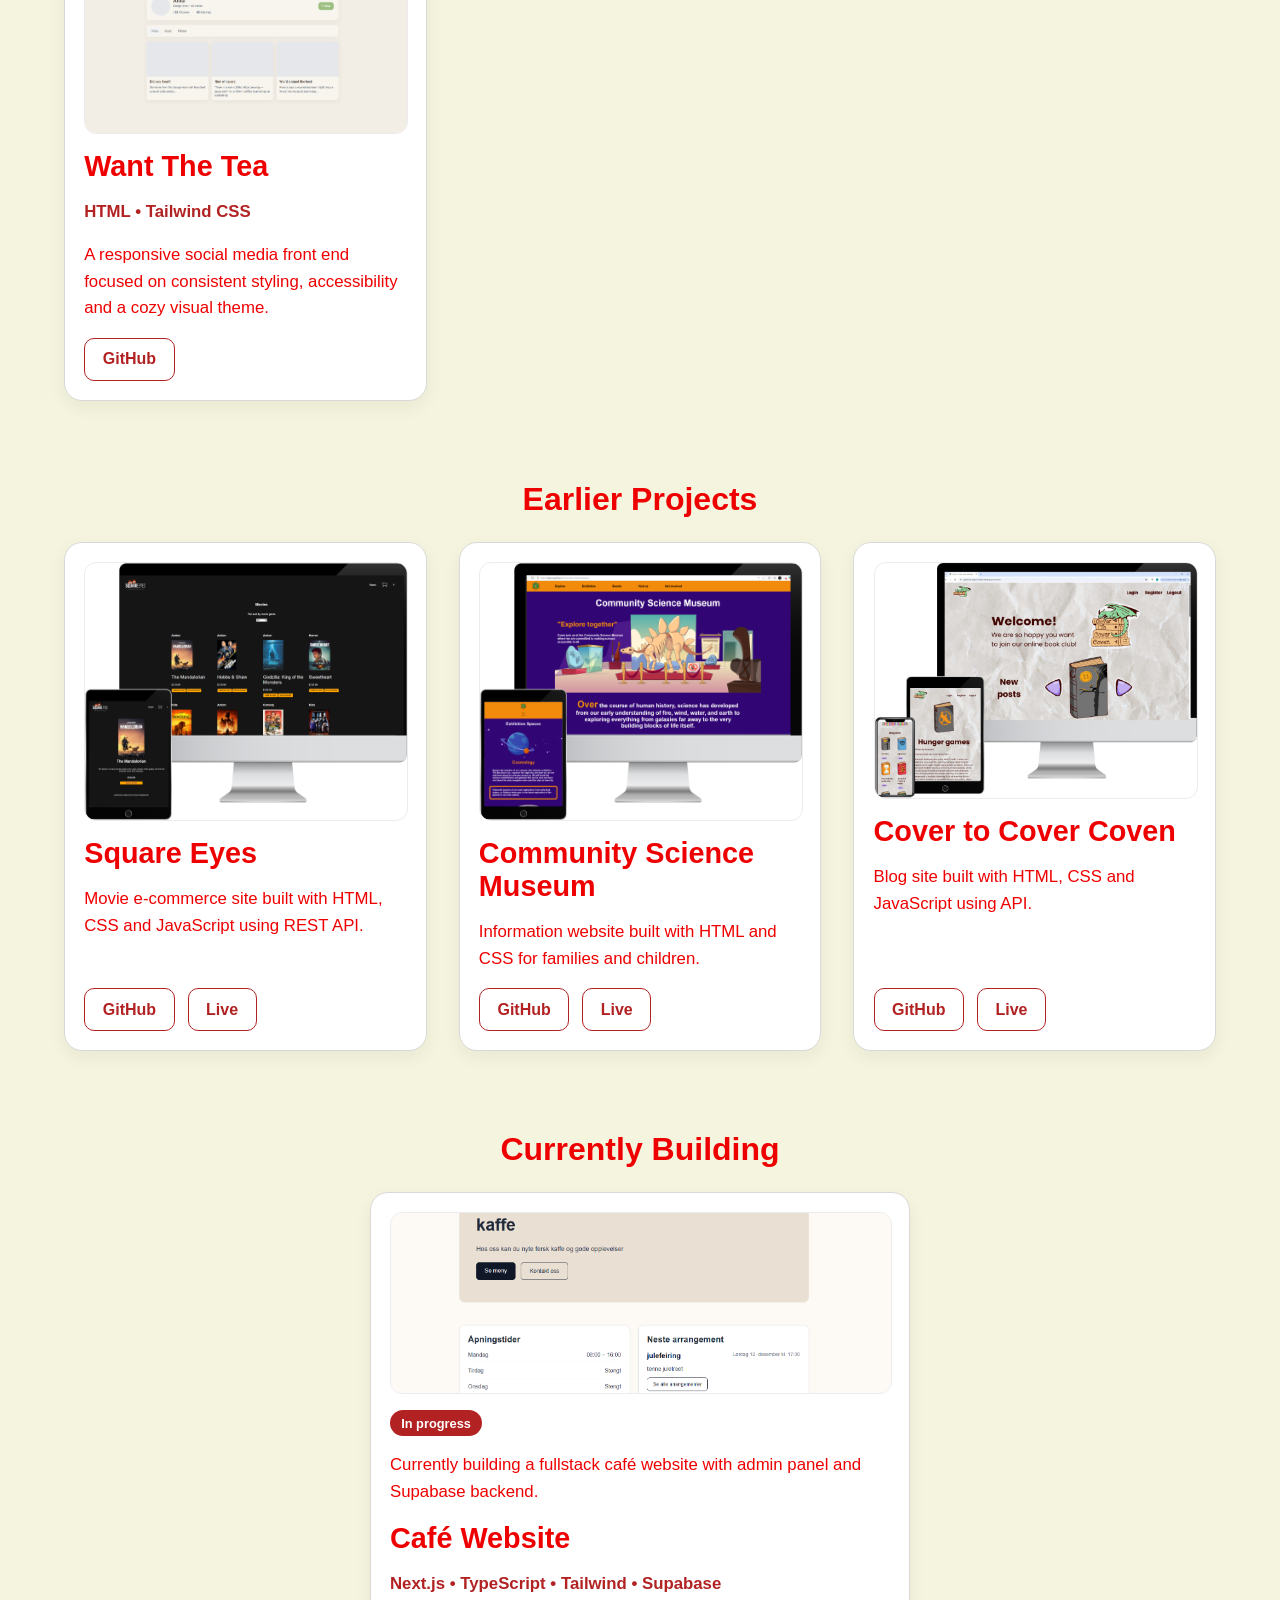
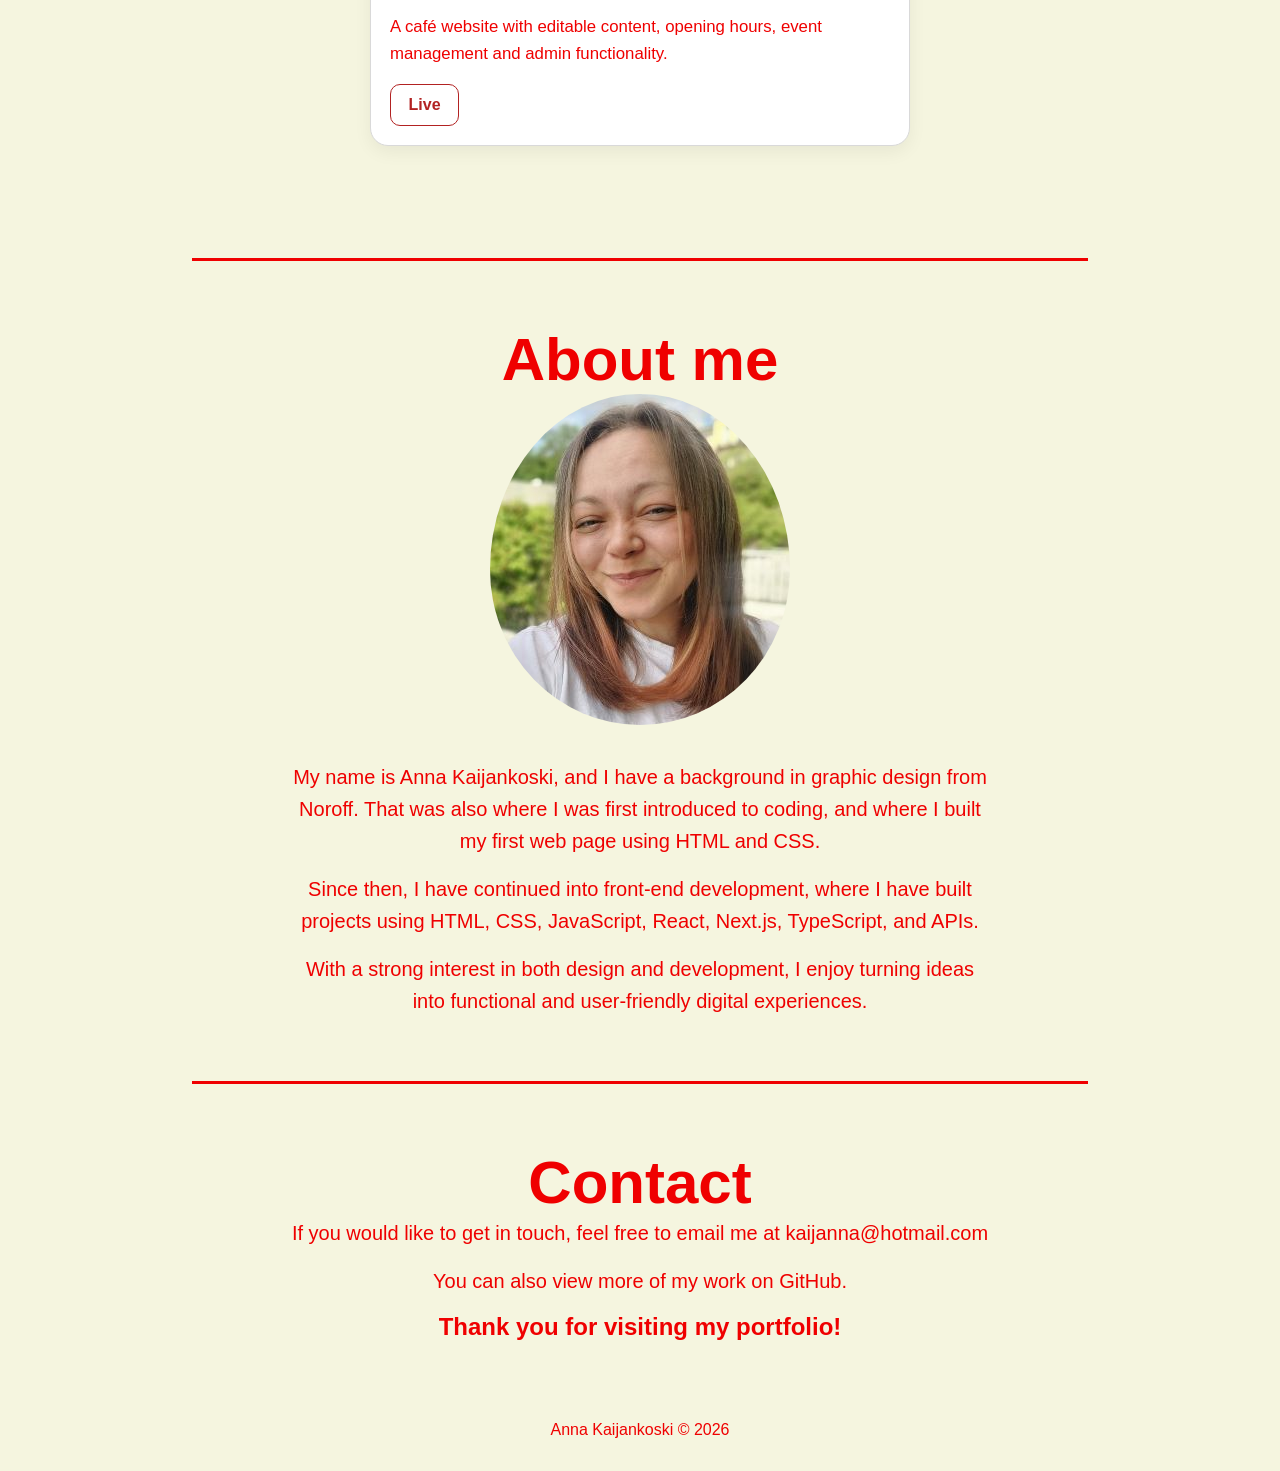
==== commit d44a490d: "small fix" ====
--- a/index.html
+++ b/index.html
@@ -31,7 +31,7 @@
           <h2>Anna Kaijankoski</h2>
           <h1>PORT<span class="h1-hero-span">FOLIO</span></h1>
           <h2 class="year">frontend developer</h2>
-          <p class="hero-status">Open to frontend / fullstack opportunities</p>
+          
         </div>
       </section>
 
--- a/stylesheet.css
+++ b/stylesheet.css
@@ -131,11 +131,7 @@
   text-align: center;
 }
 
-.hero-status {
-  margin-top: 0.5rem;
-  font-size: 16px;
-  opacity: 0.8;
-}
+
 
 footer {
   display: flex;
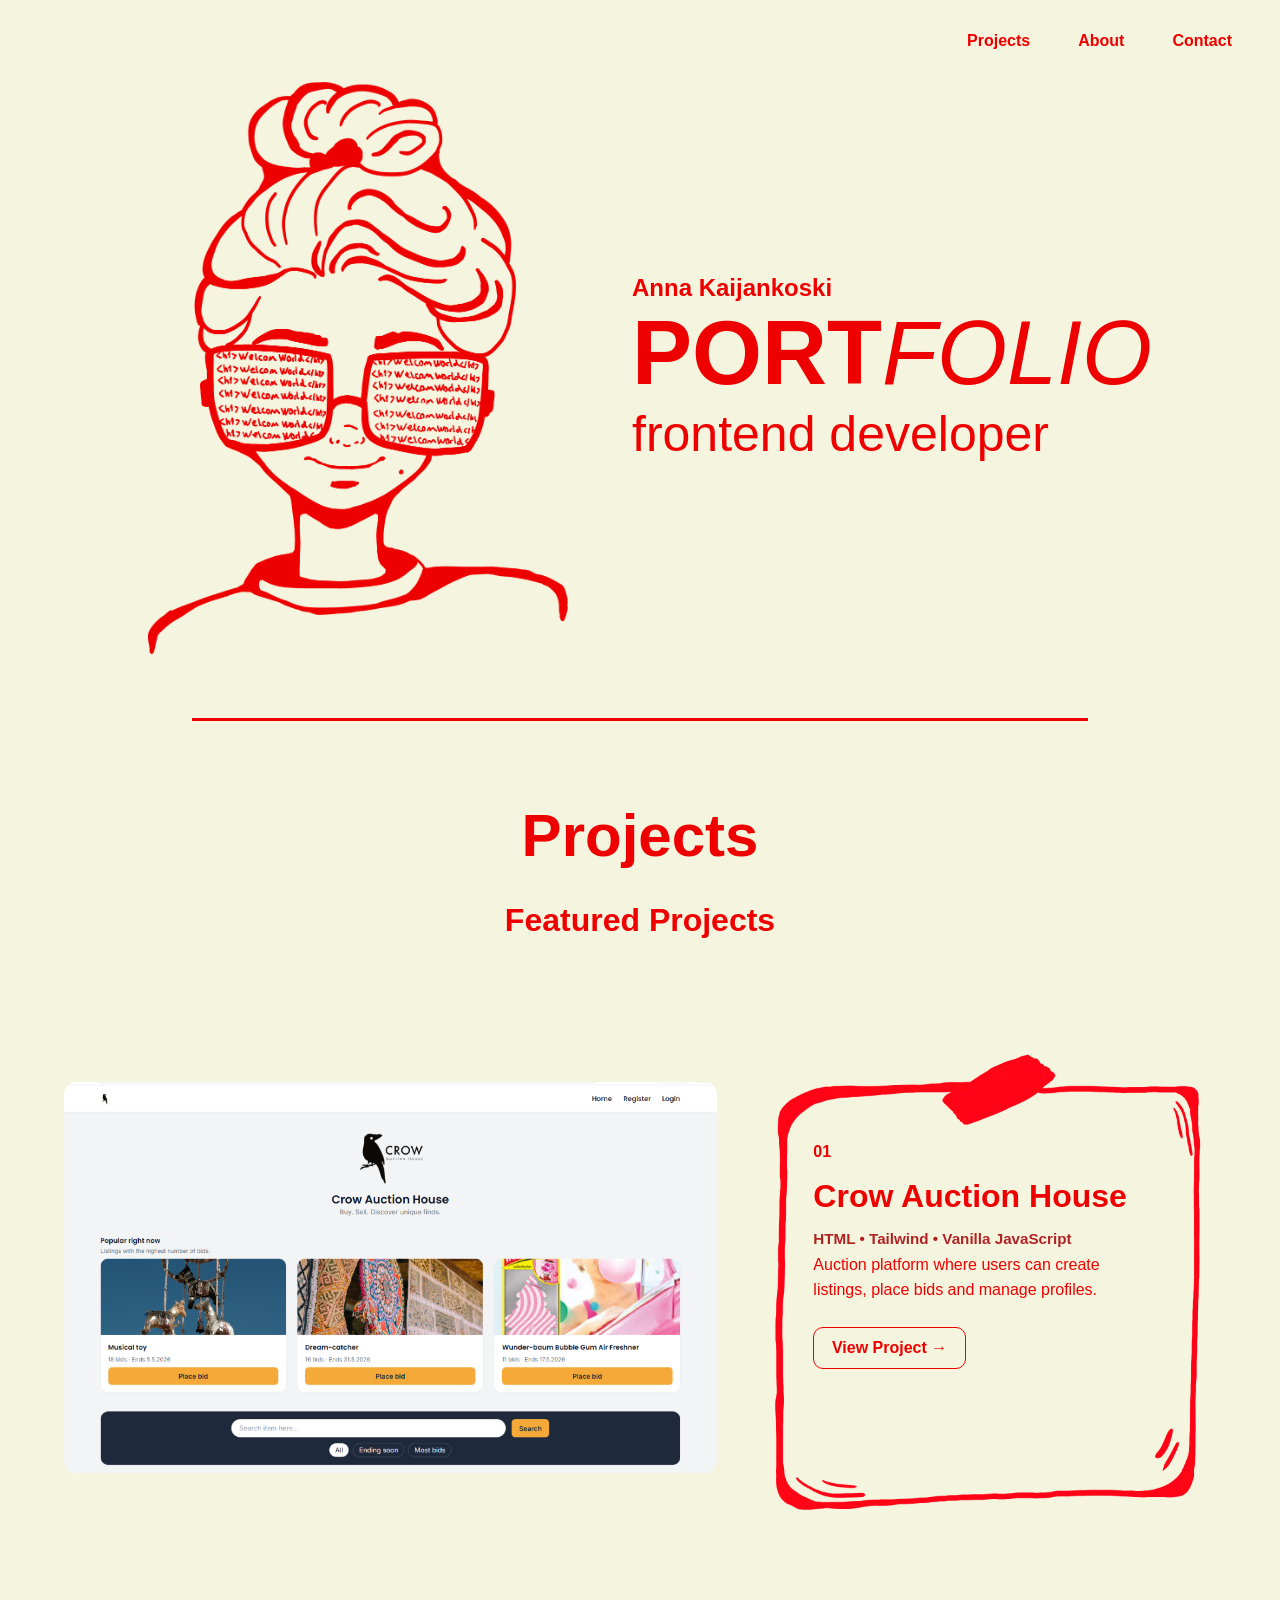
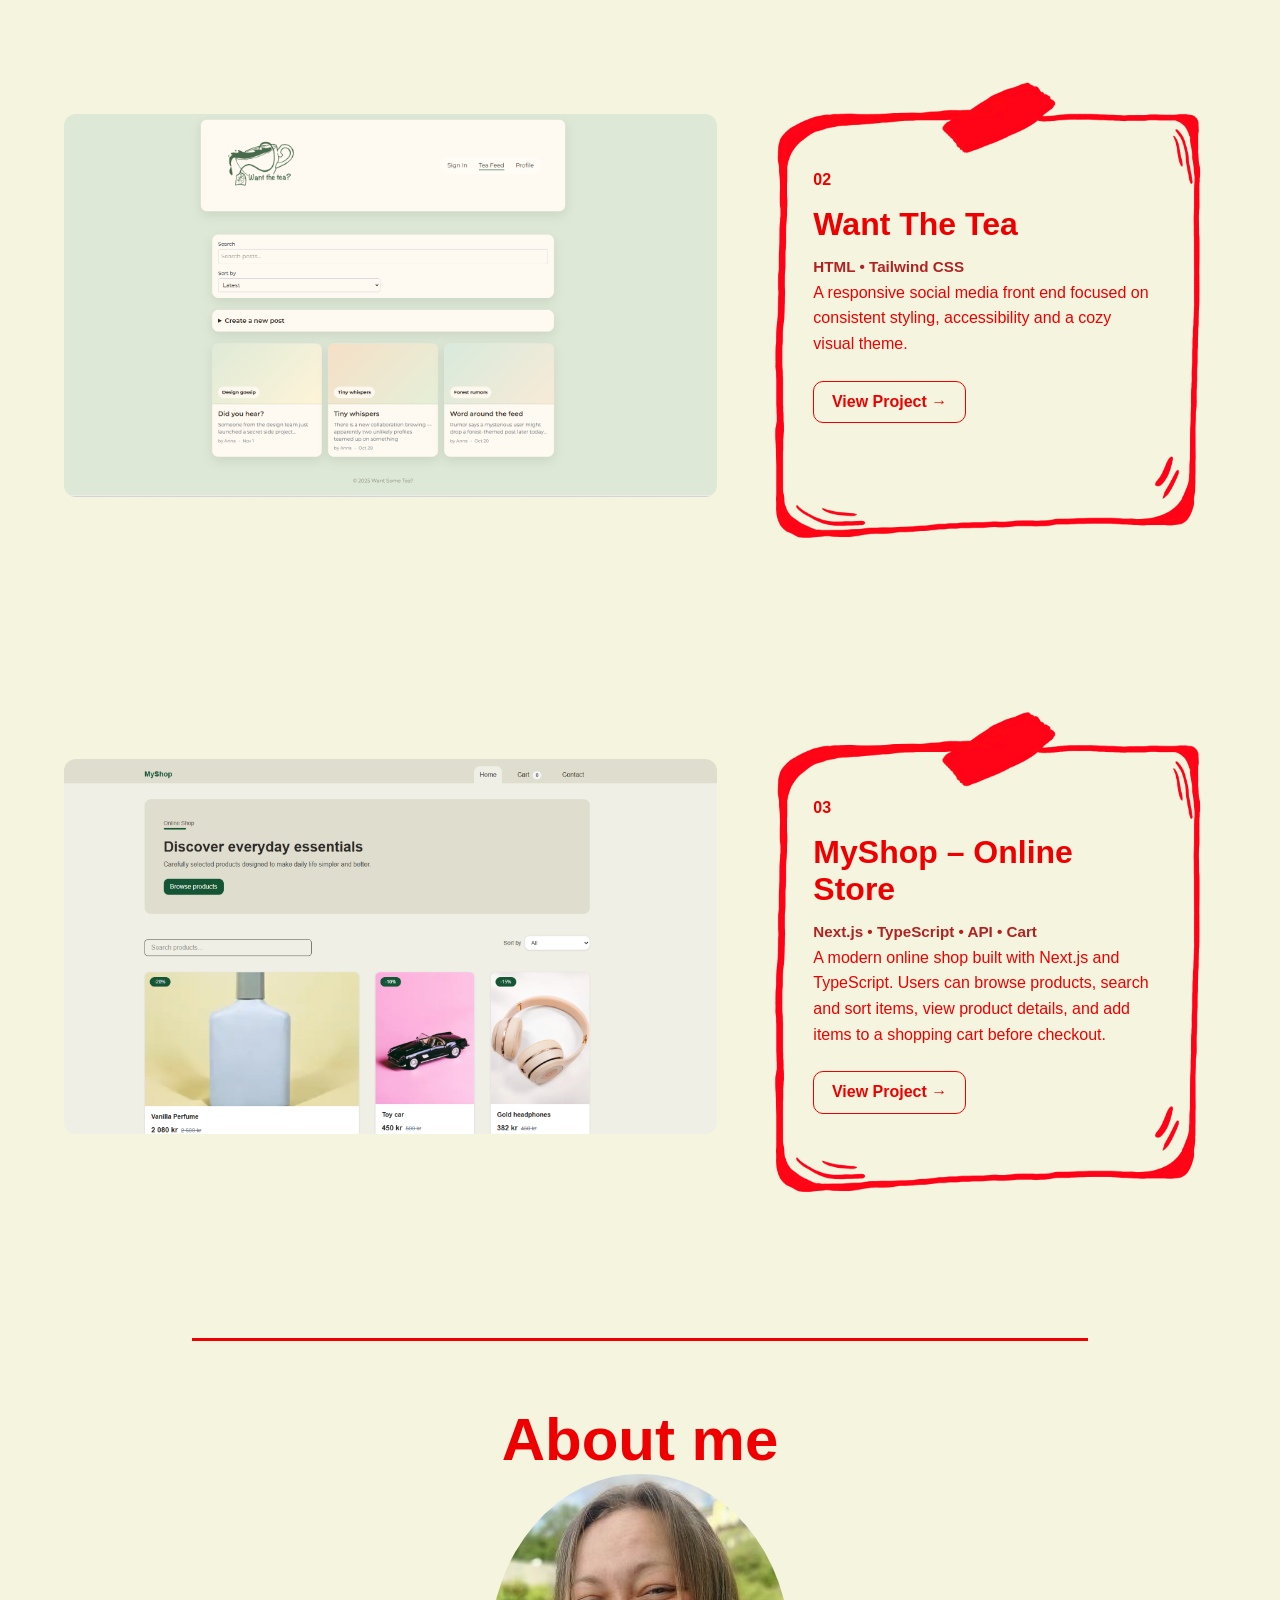
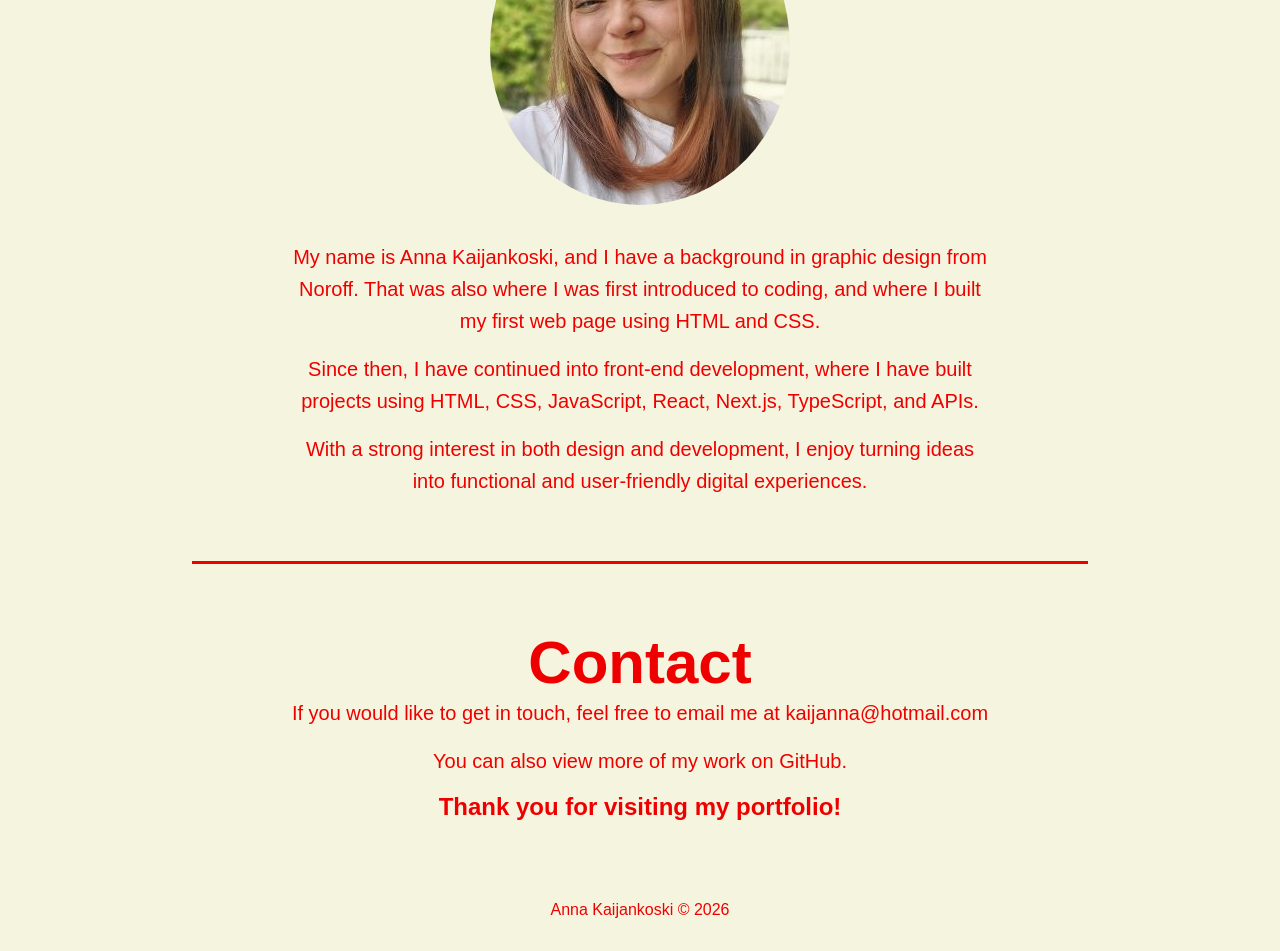
==== commit f4ff29d3: "Added  improvement documentation" ====
--- a/index.html
+++ b/index.html
@@ -31,7 +31,6 @@
           <h2>Anna Kaijankoski</h2>
           <h1>PORT<span class="h1-hero-span">FOLIO</span></h1>
           <h2 class="year">frontend developer</h2>
-          
         </div>
       </section>
 
@@ -42,6 +41,84 @@
       </div>
 
       <h2 class="project-group">Featured Projects</h2>
+
+      <section class="featured-project-card">
+        <div class="project-screenshot">
+          <img
+            src="img/crow-auction-house.png"
+            alt="Crow Auction House homepage screenshot"
+          />
+        </div>
+
+        <div class="project-info-note">
+          <img src="img/frame3.png" alt="" class="note-frame" />
+
+          <div class="project-info-content">
+            <p class="project-number">01</p>
+            <h3>Crow Auction House</h3>
+            <p class="tech">HTML • Tailwind • Vanilla JavaScript</p>
+            <p>
+              Auction platform where users can create listings, place bids and
+              manage profiles.
+            </p>
+            <a href="crow-auction-house.html" class="project-link"
+              >View Project →</a
+            >
+          </div>
+        </div>
+      </section>
+
+      <section class="featured-project-card">
+        <div class="project-screenshot">
+          <img
+            src="img/new-wantthetea.png"
+            alt="Want The Tea homepage screenshot"
+          />
+        </div>
+
+        <div class="project-info-note">
+          <img src="img/frame3.png" alt="" class="note-frame" />
+
+          <div class="project-info-content">
+            <p class="project-number">02</p>
+            <h3>Want The Tea</h3>
+            <p class="tech">HTML • Tailwind CSS</p>
+            <p>
+              A responsive social media front end focused on consistent styling,
+              accessibility and a cozy visual theme.
+            </p>
+            <a href="want-the-tea.html" class="project-link"
+              >View Project →</a
+            >
+          </div>
+        </div>
+      </section>
+
+      <section class="featured-project-card">
+        <div class="project-screenshot">
+          <img src="img/myshop.png" alt="MyShop online store screenshot" />
+        </div>
+
+        <div class="project-info-note">
+          <img src="img/frame3.png" alt="" class="note-frame" />
+
+          <div class="project-info-content">
+            <p class="project-number">03</p>
+            <h3>MyShop – Online Store</h3>
+            <p class="tech">Next.js • TypeScript • API • Cart</p>
+            <p>
+              A modern online shop built with Next.js and TypeScript. Users can
+              browse products, search and sort items, view product details, and
+              add items to a shopping cart before checkout.
+            </p>
+            <a href="myshop.html" class="project-link"
+              >View Project →</a
+            >
+          </div>
+        </div>
+      </section>
+
+      <!--  <img src="img/frame.png" alt="" class="test-frame" />
 
       <section class="projects-grid">
         <div class="project-card">
@@ -70,58 +147,6 @@
         </div>
 
         <div class="project-card">
-          <img src="img/dungeonnews.png" alt="DungeonNews screenshot" />
-
-          <h3>DungeonNews</h3>
-
-          <p class="tech">HTML • CSS • JavaScript • Supabase</p>
-
-          <p>
-            A news platform where users can browse articles publicly and
-            authenticated users can create and manage their own content.
-          </p>
-
-          <div class="project-buttons">
-            <a
-              href="https://endearing-squirrel-a302a6.netlify.app/"
-              target="_blank"
-              >Live</a
-            >
-            <a
-              href="https://github.com/kaijanna/development-platforms-ca"
-              target="_blank"
-              >GitHub</a
-            >
-          </div>
-        </div>
-
-        <div class="project-card">
-          <img src="img/rubberduck.png" alt="Social media app screenshot" />
-
-          <h3>Social Media Front-End</h3>
-
-          <p class="tech">HTML • CSS • JavaScript • Fetch API</p>
-
-          <p>
-            Users can register, log in, create posts, edit and delete content,
-            and follow other users.
-          </p>
-
-          <div class="project-buttons">
-            <a
-              href="https://rubberduckjavascript2.netlify.app/index.html"
-              target="_blank"
-              >Live</a
-            >
-            <a
-              href="https://github.com/kaijanna/Javascript2-CA-Anna"
-              target="_blank"
-              >GitHub</a
-            >
-          </div>
-        </div>
-
-        <div class="project-card">
           <img src="img/wantthetea.png" alt="Want some tea screenshot" />
 
           <h3>Want The Tea</h3>
@@ -139,101 +164,34 @@
             >
           </div>
         </div>
-      </section>
-
-      <h2 class="project-group">Earlier Projects</h2>
-
-      <section class="projects-grid">
+
         <div class="project-card">
-          <img src="img/mockup-squareeyes.png" alt="Square eyes screenshot" />
-          <h3>Square Eyes</h3>
+          <img src="img/wantthetea.png" alt="Want some tea screenshot" />
+
+          <h3>Crow Auction House</h3>
+
+          <p class="tech">HTML5 • Tailwind CSS • Vanilla JavaScript</p>
+
           <p>
-            Movie e-commerce site built with HTML, CSS and JavaScript using REST
-            API.
+            An auction website where users can register, log in, browse
+            listings, place bids, and create their own auctions. This project is
+            made for Semester Project 2 at Noroff (Frontend Development).
           </p>
 
           <div class="project-buttons">
             <a
-              href="https://github.com/kaijanna/javascript-assignment"
+              href="https://semester-project-2-anna.netlify.app/"
+              target="_blank"
+              >Live</a
+            >
+            <a
+              href="https://github.com/kaijanna/semester-project-2-auction"
               target="_blank"
               >GitHub</a
             >
-            <a
-              href="https://kaijanna.github.io/javascript-assignment/index.html"
-              target="_blank"
-              >Live</a
-            >
-          </div>
-        </div>
-
-        <div class="project-card">
-          <img src="img/mockup-museum.png" alt="Museum screenshot" />
-          <h3>Community Science Museum</h3>
-          <p>
-            Information website built with HTML and CSS for families and
-            children.
-          </p>
-
-          <div class="project-buttons">
-            <a
-              href="https://github.com/kaijanna/SemesterProject1-website-Anna"
-              target="_blank"
-              >GitHub</a
-            >
-            <a
-              href="https://kaijanna.github.io/SemesterProject1-website-Anna/index.html"
-              target="_blank"
-              >Live</a
-            >
-          </div>
-        </div>
-
-        <div class="project-card">
-          <img src="img/mockup-ccc.png" alt="Cover to cover screenshot" />
-          <h3>Cover to Cover Coven</h3>
-          <p>Blog site built with HTML, CSS and JavaScript using API.</p>
-
-          <div class="project-buttons">
-            <a
-              href="https://github.com/kaijanna/FED1-PE1-kaijanna"
-              target="_blank"
-              >GitHub</a
-            >
-            <a
-              href="https://glistening-kelpie-25abc9.netlify.app/index.html"
-              target="_blank"
-              >Live</a
-            >
-          </div>
-        </div>
-      </section>
-
-      <h2 class="project-group">Currently Building</h2>
-
-      <section class="single-project">
-        <div class="project-card in-progress">
-          <img src="img/kafe.png" alt="Cafe project" class="small-preview" />
-
-          <div class="badge">In progress</div>
-          <p>
-            Currently building a fullstack café website with admin panel and
-            Supabase backend.
-          </p>
-
-          <h3>Café Website</h3>
-
-          <p class="tech">Next.js • TypeScript • Tailwind • Supabase</p>
-
-          <p>
-            A café website with editable content, opening hours, event
-            management and admin functionality.
-          </p>
-
-          <div class="project-buttons">
-            <a href="https://kafe-kraft.netlify.app/" target="_blank">Live</a>
-          </div>
-        </div>
-      </section>
+          </div>
+        </div>
+      </section> -->
 
       <div class="red-line"></div>
       <div id="about"><h1 class="subheadline">About me</h1></div>
--- a/stylesheet.css
+++ b/stylesheet.css
@@ -331,3 +331,69 @@
     padding: 0 1rem;
   }
 }
+.featured-project-card {
+  width: 90%;
+  max-width: 1300px;
+  margin: 4rem auto;
+  display: grid;
+  grid-template-columns: 1.4fr 1fr;
+  gap: 2rem;
+  align-items: center;
+}
+
+.project-screenshot img {
+  width: 100%;
+  display: block;
+  border-radius: 12px;
+}
+
+.project-info-note {
+
+  position: relative;
+  min-height: 500px;
+  min-width: 420px;
+}
+
+.note-frame {
+  width: 100%;
+  height: 100%;
+  display: block;
+  position: absolute;
+  inset: 0;
+  pointer-events: none;
+}
+
+.project-info-content {
+  position: relative;
+  z-index: 1;
+  padding: 7rem 4rem 6rem;
+}
+
+.project-number {
+  font-weight: bold;
+  font-size: 1rem;
+}
+
+.project-info-content h3 {
+  font-size: 2rem;
+  margin: 0.8rem 0;
+}
+
+.project-info-content p {
+  line-height: 1.6;
+  text-align: left;
+}
+
+.project-link {
+  display: inline-block;
+  margin-top: 1.5rem;
+  padding: 0.7rem 1.1rem;
+  border: 1px solid #ef0000;
+  border-radius: 10px;
+  font-weight: bold;
+}
+
+.project-link:hover {
+  background-color: #ef0000;
+  color: #f5f5df;
+}
